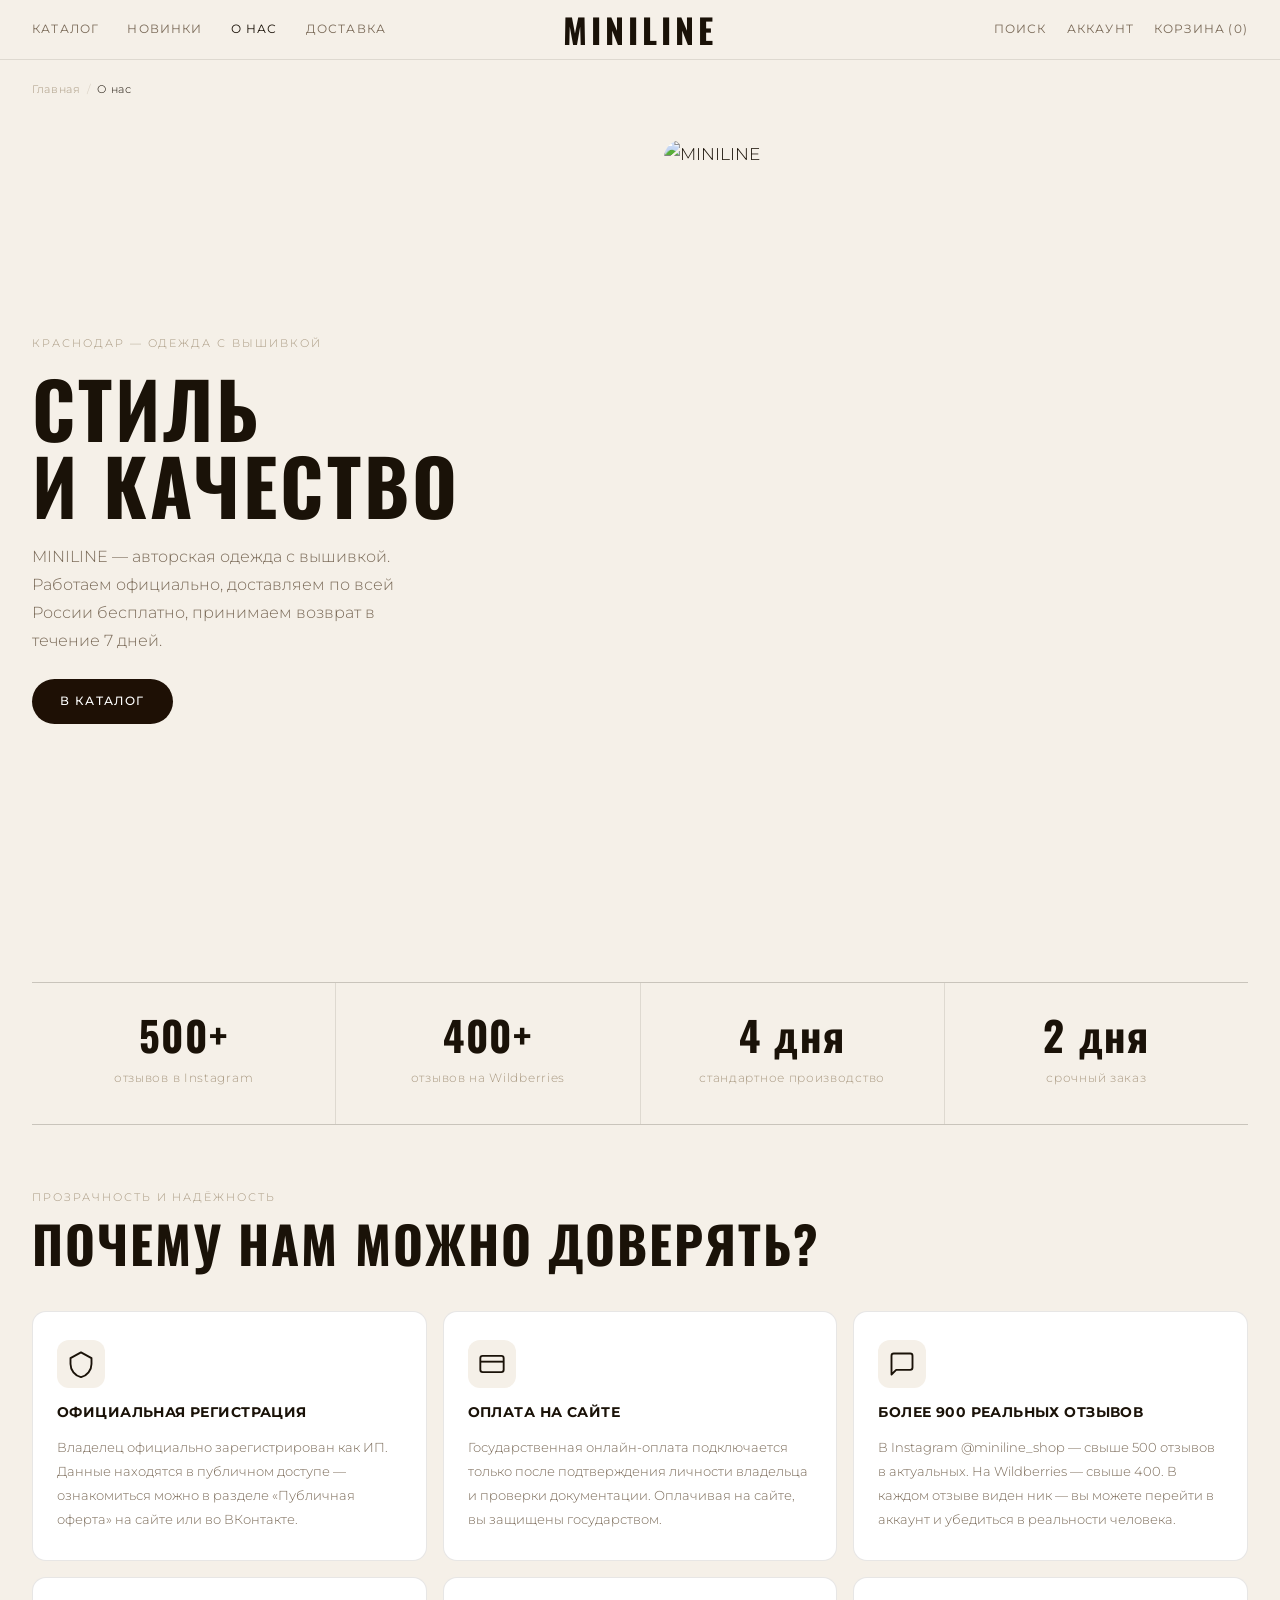
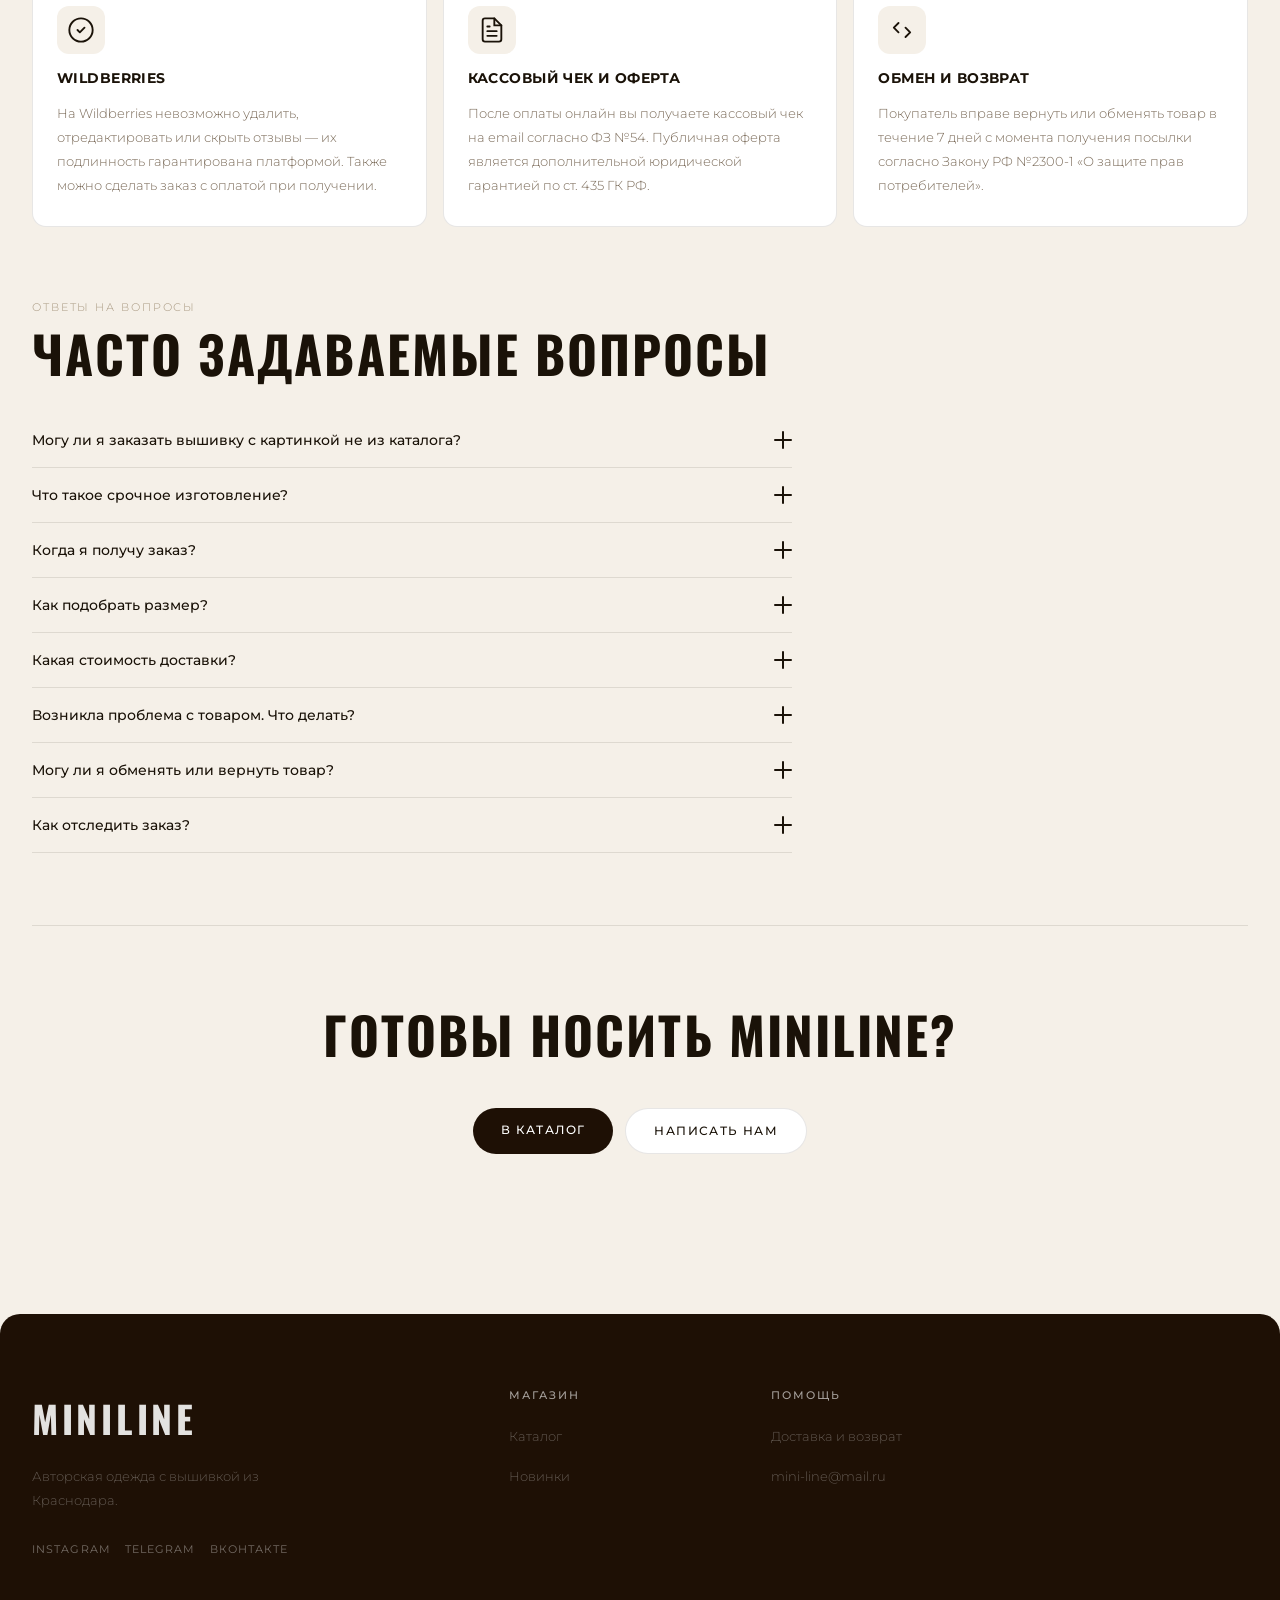
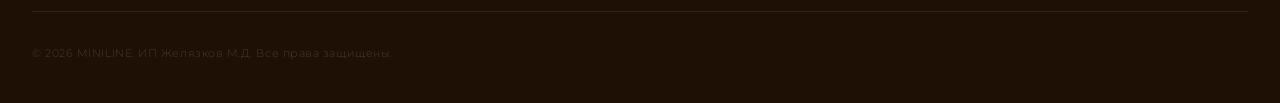
==== about.html @ 619b73a4 "Add files via upload" ====
<!DOCTYPE html>
<html lang="ru">
<head>
  <meta charset="UTF-8">
  <meta name="viewport" content="width=device-width, initial-scale=1.0">
  <title>О нас — MINILINE</title>
  <link rel="preconnect" href="https://fonts.googleapis.com">
  <link rel="preconnect" href="https://fonts.gstatic.com" crossorigin>
  <link href="https://fonts.googleapis.com/css2?family=Montserrat:wght@300;400;500;600;700&family=Oswald:wght@400;600;700&display=swap" rel="stylesheet">
  <link rel="stylesheet" href="styles.css">
</head>
<body>

  <header class="header" id="header">
    <div class="header__inner">
      <button class="nav__burger" id="burgerBtn" aria-label="Открыть меню">
        <span></span><span></span><span></span>
      </button>
      <nav class="nav__links">
        <a href="catalog.html">Каталог</a>
        <a href="shop.html">Новинки</a>
        <a href="about.html" style="color:var(--text-primary)">О нас</a>
        <a href="delivery.html">Доставка</a>
      </nav>
      <a href="index.html" class="logo">Miniline</a>
      <div class="nav__actions">
        <a href="#" class="nav__icon-btn" aria-label="Поиск">
          <svg width="20" height="20" viewBox="0 0 24 24" fill="none"><circle cx="11" cy="11" r="7" stroke="currentColor" stroke-width="1.7"/><path d="M16.5 16.5L21 21" stroke="currentColor" stroke-width="1.7" stroke-linecap="round"/></svg>
        </a>
        <a href="account.html" class="nav__icon-btn" aria-label="Аккаунт">
          <svg width="20" height="20" viewBox="0 0 24 24" fill="none"><circle cx="12" cy="8" r="4" stroke="currentColor" stroke-width="1.7"/><path d="M4 20c0-4 3.6-7 8-7s8 3 8 7" stroke="currentColor" stroke-width="1.7" stroke-linecap="round"/></svg>
        </a>
        <a href="cart.html" class="nav__icon-btn" aria-label="Корзина">
          <svg width="20" height="20" viewBox="0 0 24 24" fill="none"><path d="M6 2L3 6v14a2 2 0 002 2h14a2 2 0 002-2V6l-3-4z" stroke="currentColor" stroke-width="1.7" stroke-linejoin="round"/><line x1="3" y1="6" x2="21" y2="6" stroke="currentColor" stroke-width="1.7"/><path d="M16 10a4 4 0 01-8 0" stroke="currentColor" stroke-width="1.7" stroke-linecap="round"/></svg>
        </a>
        <a href="#">Поиск</a>
        <a href="account.html">Аккаунт</a>
        <a href="cart.html">Корзина&thinsp;(0)</a>
      </div>
    </div>
  </header>

  <nav class="mobile-nav" id="mobileNav">
    <button class="mobile-nav__close" id="navClose">Закрыть</button>
    <div class="mobile-nav__links">
      <a href="catalog.html">Каталог</a>
      <a href="shop.html">Новинки</a>
      <a href="about.html">О нас</a>
      <a href="delivery.html">Доставка</a>
    </div>
    <div class="mobile-nav__actions">
      <a href="account.html">Аккаунт</a>
      <a href="cart.html">Корзина (0)</a>
    </div>
  </nav>

  <main class="about-page">

    <nav class="breadcrumb">
      <a href="index.html" class="breadcrumb__item">Главная</a>
      <span class="breadcrumb__sep">/</span>
      <span class="breadcrumb__item breadcrumb__item--active">О нас</span>
    </nav>

    <!-- Hero -->
    <div class="about-hero">
      <div class="about-hero__content">
        <p class="about-hero__eyebrow">Краснодар — одежда с вышивкой</p>
        <h1 class="about-hero__title">Стиль<br>и качество</h1>
        <p class="about-hero__sub">MINILINE — авторская одежда с вышивкой. Работаем официально, доставляем по всей России бесплатно, принимаем возврат в течение 7 дней.</p>
        <a href="catalog.html" class="btn btn--dark" style="margin-top:24px;display:inline-block">В каталог</a>
      </div>
      <div class="about-hero__img-wrap">
        <img class="about-hero__img" src="https://images.pexels.com/photos/28996386/pexels-photo-28996386.jpeg?auto=compress&cs=tinysrgb&w=900&dpr=1" alt="MINILINE" loading="eager">
      </div>
    </div>

    <!-- Stats -->
    <div class="about-stats">
      <div class="about-stat">
        <span class="about-stat__num">500+</span>
        <span class="about-stat__label">отзывов в Instagram</span>
      </div>
      <div class="about-stat">
        <span class="about-stat__num">400+</span>
        <span class="about-stat__label">отзывов на Wildberries</span>
      </div>
      <div class="about-stat">
        <span class="about-stat__num">4 дня</span>
        <span class="about-stat__label">стандартное производство</span>
      </div>
      <div class="about-stat">
        <span class="about-stat__num">2 дня</span>
        <span class="about-stat__label">срочный заказ</span>
      </div>
    </div>

    <!-- Trust / Guarantees -->
    <div class="about-trust">
      <div class="about-trust__head">
        <p class="about-trust__eyebrow">Прозрачность и надёжность</p>
        <h2 class="about-trust__title">Почему нам можно доверять?</h2>
      </div>
      <div class="about-trust__grid">

        <div class="trust-card">
          <span class="trust-card__icon">
            <svg width="28" height="28" viewBox="0 0 24 24" fill="none"><path d="M12 2L3 7v5c0 5.25 3.75 10.15 9 11.25C17.25 22.15 21 17.25 21 12V7l-9-5z" stroke="currentColor" stroke-width="1.6" stroke-linejoin="round"/></svg>
          </span>
          <h3 class="trust-card__title">Официальная регистрация</h3>
          <p class="trust-card__text">Владелец официально зарегистрирован как ИП. Данные находятся в публичном доступе — ознакомиться можно в разделе «Публичная оферта» на сайте или во ВКонтакте.</p>
        </div>

        <div class="trust-card">
          <span class="trust-card__icon">
            <svg width="28" height="28" viewBox="0 0 24 24" fill="none"><rect x="2" y="5" width="20" height="14" rx="2" stroke="currentColor" stroke-width="1.6"/><path d="M2 10h20" stroke="currentColor" stroke-width="1.6"/></svg>
          </span>
          <h3 class="trust-card__title">Оплата на сайте</h3>
          <p class="trust-card__text">Государственная онлайн-оплата подключается только после подтверждения личности владельца и проверки документации. Оплачивая на сайте, вы защищены государством.</p>
        </div>

        <div class="trust-card">
          <span class="trust-card__icon">
            <svg width="28" height="28" viewBox="0 0 24 24" fill="none"><path d="M21 15a2 2 0 01-2 2H7l-4 4V5a2 2 0 012-2h14a2 2 0 012 2z" stroke="currentColor" stroke-width="1.6" stroke-linejoin="round"/></svg>
          </span>
          <h3 class="trust-card__title">Более 900 реальных отзывов</h3>
          <p class="trust-card__text">В Instagram @miniline_shop — свыше 500 отзывов в актуальных. На Wildberries — свыше 400. В каждом отзыве виден ник — вы можете перейти в аккаунт и убедиться в реальности человека.</p>
        </div>

        <div class="trust-card">
          <span class="trust-card__icon">
            <svg width="28" height="28" viewBox="0 0 24 24" fill="none"><circle cx="12" cy="12" r="10" stroke="currentColor" stroke-width="1.6"/><path d="M9 12l2 2 4-4" stroke="currentColor" stroke-width="1.6" stroke-linecap="round" stroke-linejoin="round"/></svg>
          </span>
          <h3 class="trust-card__title">Wildberries</h3>
          <p class="trust-card__text">На Wildberries невозможно удалить, отредактировать или скрыть отзывы — их подлинность гарантирована платформой. Также можно сделать заказ с оплатой при получении.</p>
        </div>

        <div class="trust-card">
          <span class="trust-card__icon">
            <svg width="28" height="28" viewBox="0 0 24 24" fill="none"><path d="M14 2H6a2 2 0 00-2 2v16a2 2 0 002 2h12a2 2 0 002-2V8l-6-6z" stroke="currentColor" stroke-width="1.6" stroke-linejoin="round"/><path d="M14 2v6h6M16 13H8M16 17H8M10 9H8" stroke="currentColor" stroke-width="1.6" stroke-linecap="round"/></svg>
          </span>
          <h3 class="trust-card__title">Кассовый чек и оферта</h3>
          <p class="trust-card__text">После оплаты онлайн вы получаете кассовый чек на email согласно ФЗ №54. Публичная оферта является дополнительной юридической гарантией по ст. 435 ГК РФ.</p>
        </div>

        <div class="trust-card">
          <span class="trust-card__icon">
            <svg width="28" height="28" viewBox="0 0 24 24" fill="none"><path d="M9 14l-4-4 4-4M15 10l4 4-4 4" stroke="currentColor" stroke-width="1.6" stroke-linecap="round" stroke-linejoin="round"/></svg>
          </span>
          <h3 class="trust-card__title">Обмен и возврат</h3>
          <p class="trust-card__text">Покупатель вправе вернуть или обменять товар в течение 7 дней с момента получения посылки согласно Закону РФ №2300-1 «О защите прав потребителей».</p>
        </div>

      </div>
    </div>

    <!-- FAQ -->
    <div class="about-faq">
      <div class="about-faq__head">
        <p class="about-trust__eyebrow">Ответы на вопросы</p>
        <h2 class="about-trust__title">Часто задаваемые вопросы</h2>
      </div>
      <div class="content-accordion about-faq__accordion">

        <div class="accordion-item">
          <button class="accordion-trigger" aria-expanded="false">
            Могу ли я заказать вышивку с картинкой не из каталога?
            <span class="accordion-icon"></span>
          </button>
          <div class="accordion-body" hidden>
            <p>Да! Для этого свяжитесь с нами в сообщениях <a href="https://instagram.com/miniline_shop/" class="form-link" target="_blank">Instagram</a>, <a href="https://t.me/miniline_shop" class="form-link" target="_blank">Telegram</a> или <a href="https://vk.com/miniline_shop" class="form-link" target="_blank">ВКонтакте</a> — обсудим детали и согласуем макет.</p>
          </div>
        </div>

        <div class="accordion-item">
          <button class="accordion-trigger" aria-expanded="false">
            Что такое срочное изготовление?
            <span class="accordion-icon"></span>
          </button>
          <div class="accordion-body" hidden>
            <p>«Срочный заказ» — заказ, который отправляется через 2 дня после оформления. Стандартный срок — до 4 рабочих дней, не считая день оформления заказа.</p>
          </div>
        </div>

        <div class="accordion-item">
          <button class="accordion-trigger" aria-expanded="false">
            Когда я получу заказ?
            <span class="accordion-icon"></span>
          </button>
          <div class="accordion-body" hidden>
            <p>Стандартный срок изготовления — до 4 дней (не считая день оформления). После отправки срок доставки зависит от службы доставки и вашего региона.</p>
          </div>
        </div>

        <div class="accordion-item">
          <button class="accordion-trigger" aria-expanded="false">
            Как подобрать размер?
            <span class="accordion-icon"></span>
          </button>
          <div class="accordion-body" hidden>
            <p>Воспользуйтесь «Размерной таблицей», которая размещена на странице каждого товара. Если сомневаетесь — напишите нам, поможем подобрать.</p>
          </div>
        </div>

        <div class="accordion-item">
          <button class="accordion-trigger" aria-expanded="false">
            Какая стоимость доставки?
            <span class="accordion-icon"></span>
          </button>
          <div class="accordion-body" hidden>
            <p>По России — <strong>бесплатно!</strong> Если вы находитесь в другой стране — уточните ваш город и страну в сообщениях Instagram, Telegram или ВКонтакте, и мы назовём точную стоимость.</p>
          </div>
        </div>

        <div class="accordion-item">
          <button class="accordion-trigger" aria-expanded="false">
            Возникла проблема с товаром. Что делать?
            <span class="accordion-icon"></span>
          </button>
          <div class="accordion-body" hidden>
            <p>Свяжитесь с нами в сообщениях <a href="https://instagram.com/miniline_shop/" class="form-link" target="_blank">Instagram</a>, <a href="https://t.me/miniline_shop" class="form-link" target="_blank">Telegram</a> или <a href="https://vk.com/miniline_shop" class="form-link" target="_blank">ВКонтакте</a> — решим вопрос в кратчайшие сроки.</p>
          </div>
        </div>

        <div class="accordion-item">
          <button class="accordion-trigger" aria-expanded="false">
            Могу ли я обменять или вернуть товар?
            <span class="accordion-icon"></span>
          </button>
          <div class="accordion-body" hidden>
            <p>Да, в течение <strong>7 дней</strong> с момента получения посылки. Если возврат осуществляется не из-за брака по вине продавца, доставку оплачивает покупатель.</p>
          </div>
        </div>

        <div class="accordion-item">
          <button class="accordion-trigger" aria-expanded="false">
            Как отследить заказ?
            <span class="accordion-icon"></span>
          </button>
          <div class="accordion-body" hidden>
            <p>Как только заказ будет отправлен, вам придёт трек-номер на электронную почту. По нему можно отследить посылку в приложении или на сайте курьерской компании. Также доступно отслеживание через личный кабинет на сайте.</p>
          </div>
        </div>

      </div>
    </div>

    <!-- CTA -->
    <div class="about-cta">
      <h2 class="about-cta__title">Готовы носить MINILINE?</h2>
      <div class="about-cta__btns">
        <a href="catalog.html" class="btn btn--dark">В каталог</a>
        <a href="https://t.me/miniline_shop" class="btn btn--light" style="border:1.5px solid var(--border)" target="_blank" rel="noopener">Написать нам</a>
      </div>
    </div>

  </main>

  <footer class="footer">
    <div class="footer__top">
      <div>
        <p class="footer__brand-name">Miniline</p>
        <p class="footer__brand-desc">Авторская одежда с вышивкой из Краснодара.</p>
        <div class="footer__socials">
          <a href="https://instagram.com/miniline_shop/" class="footer__social" target="_blank" rel="noopener">Instagram</a>
          <a href="https://t.me/miniline_shop" class="footer__social" target="_blank" rel="noopener">Telegram</a>
          <a href="https://vk.com/miniline_shop" class="footer__social" target="_blank" rel="noopener">ВКонтакте</a>
        </div>
      </div>
      <div>
        <p class="footer__col-title">Магазин</p>
        <ul class="footer__col-links">
          <li><a href="catalog.html">Каталог</a></li>
          <li><a href="shop.html">Новинки</a></li>
        </ul>
      </div>
      <div>
        <p class="footer__col-title">Помощь</p>
        <ul class="footer__col-links">
          <li><a href="delivery.html">Доставка и возврат</a></li>
          <li><a href="mailto:mini-line@mail.ru">mini-line@mail.ru</a></li>
        </ul>
      </div>
    </div>
    <div class="footer__bottom">
      <span>&copy; 2026 MINILINE. ИП Желязков М.Д. Все права защищены.</span>
    </div>
  </footer>

  <script src="scripts.js"></script>
</body>
</html>
---- styles.css ----
/* ============================================================
   Design Tokens
============================================================ */
:root {
  --bg:           #f5f0e8;
  --bg-card:      #ffffff;
  --text-primary:   #1a1208;
  --text-secondary: #7a6a58;
  --text-muted:     #a89880;
  --border:         rgba(26,18,8,0.1);
  --accent:         #1e1005;
  --accent-hover:   #2f1d0a;

  --font-display: 'Oswald', 'Impact', sans-serif;
  --font-body:    'Montserrat', system-ui, sans-serif;

  --radius-card: 14px;
  --radius-btn:  50px;
  --shadow-card: 0 2px 14px rgba(0,0,0,0.07);

  --header-h:    60px;
  --announce-h:  0px;

  --ease:      0.3s ease;
  --ease-fast: 0.15s ease;
}

/* ============================================================
   Reset & Base
============================================================ */
*, *::before, *::after { box-sizing: border-box; margin: 0; padding: 0; }

html {
  font-size: 17px;
  scroll-behavior: smooth;
  overflow-x: hidden;
}

body {
  background: var(--bg);
  color: var(--text-primary);
  font-family: var(--font-body);
  font-weight: 300;
  line-height: 1.75;
  -webkit-font-smoothing: antialiased;
  overflow-x: hidden;
  width: 100%;
}

img { display: block; max-width: 100%; }
a   { color: inherit; text-decoration: none; }
ul  { list-style: none; }

::selection {
  background: #ffcc00; /* Цвет фона выделения */
  color: #333; /* Цвет самого текста */
}
/* ============================================================
   Announcement Bar
============================================================ */
.announcement { display: none; }

/* ============================================================
   Header
============================================================ */
.header {
  position: sticky;
  top: 0;
  z-index: 100;
  height: var(--header-h);
  background: var(--bg);
  border-bottom: 1px solid var(--border);
  transition: box-shadow var(--ease);
}
.header.scrolled { box-shadow: 0 2px 16px rgba(0,0,0,0.08); }

.header__inner {
  max-width: 1440px;
  height: 100%;
  margin: 0 auto;
  padding: 0 32px;
  display: grid;
  grid-template-columns: 1fr auto 1fr;
  align-items: center;
}

/* Icon buttons in nav actions */
.nav__icon-btn {
  display: flex;
  align-items: center;
  justify-content: center;
  width: 36px;
  height: 36px;
  color: var(--text-secondary);
  transition: color var(--ease-fast);
  position: relative;
}
.nav__icon-btn:hover { color: var(--text-primary); }
.nav__icon-btn svg { display: block; }

.nav__cart-count {
  position: absolute;
  top: 2px;
  right: 2px;
  width: 16px;
  height: 16px;
  border-radius: 50%;
  background: var(--accent);
  color: #fff;
  font-size: 9px;
  font-weight: 600;
  display: flex;
  align-items: center;
  justify-content: center;
  line-height: 1;
}

.nav__links { display: flex; gap: 28px; }

.nav__links a {
  font-size: 0.7rem;
  font-weight: 400;
  letter-spacing: 0.1em;
  text-transform: uppercase;
  color: var(--text-secondary);
  transition: color var(--ease-fast);
  position: relative;
}
.nav__links a::after {
  content: '';
  position: absolute;
  bottom: -2px;
  left: 0;
  width: 0;
  height: 1px;
  background: var(--text-primary);
  transition: width var(--ease);
}
.nav__links a:hover { color: var(--text-primary); }
.nav__links a:hover::after { width: 100%; }

.logo {
  text-align: center;
  font-family: var(--font-display);
  font-size: 2rem;
  font-weight: 700;
  letter-spacing: 0.12em;
  text-transform: uppercase;
  color: var(--text-primary);
}

.nav__actions {
  display: flex;
  gap: 20px;
  justify-content: flex-end;
  align-items: center;
}
.nav__actions a {
  font-size: 0.7rem;
  font-weight: 400;
  letter-spacing: 0.1em;
  text-transform: uppercase;
  color: var(--text-secondary);
  transition: color var(--ease-fast);
}
.nav__actions a:hover { color: var(--text-primary); }
/* Icon buttons — hidden on desktop */
.nav__icon-btn { display: none; }

/* Burger */
.nav__burger {
  display: none;
  flex-direction: column;
  justify-content: center;
  gap: 5px;
  cursor: pointer;
  padding: 8px;
  border: none;
  background: none;
  flex-shrink: 0;
}
.nav__burger span {
  display: block;
  width: 24px;
  height: 2px;
  background: var(--text-primary);
  border-radius: 2px;
  transition: transform var(--ease), opacity var(--ease);
  transform-origin: center;
}
.nav__burger.open span:nth-child(1) { transform: translateY(7px) rotate(45deg); }
.nav__burger.open span:nth-child(2) { opacity: 0; transform: scaleX(0); }
.nav__burger.open span:nth-child(3) { transform: translateY(-7px) rotate(-45deg); }

/* ============================================================
   Buttons
============================================================ */
.btn {
  display: inline-block;
  padding: 12px 28px;
  font-family: var(--font-body);
  font-size: 0.68rem;
  font-weight: 500;
  letter-spacing: 0.12em;
  text-transform: uppercase;
  cursor: pointer;
  border-radius: var(--radius-btn);
  border: none;
  transition: all var(--ease);
  white-space: nowrap;
}
.btn--dark  { background: var(--accent); color: #fff; }
.btn--dark:hover  { background: var(--accent-hover); }
.btn--light { background: #fff; color: var(--text-primary); }
.btn--light:hover { background: #f0ebe2; }
.btn--ghost {
  background: transparent;
  color: rgba(255,255,255,0.85);
  border: 1px solid rgba(255,255,255,0.4);
}
.btn--ghost:hover {
  background: rgba(255,255,255,0.12);
  border-color: rgba(255,255,255,0.7);
  color: #fff;
}

/* ============================================================
   Hero
============================================================ */
.hero {
  position: relative;
  height: calc(100vh - var(--header-h) - var(--announce-h));
  min-height: 560px;
  overflow: hidden;
}

.hero--dark {
  background: #000;
}

.hero__content {
  position: absolute;
  inset: 0;
  display: flex;
  flex-direction: column;
  align-items: center;
  justify-content: center;
  padding: 0 32px 80px;
  text-align: center;
}

.hero__eyebrow {
  font-size: 0.65rem;
  font-weight: 400;
  letter-spacing: 0.2em;
  text-transform: uppercase;
  color: rgba(255,255,255,0.55);
  margin-bottom: 12px;
}

.hero__title {
  font-family: var(--font-display);
  font-size: clamp(4.5rem, 12vw, 11rem);
  font-weight: 700;
  line-height: 0.92;
  letter-spacing: 0.04em;
  color: #ffffff;
  text-transform: uppercase;
  margin-bottom: 14px;
}

.hero__sub {
  font-size: 0.72rem;
  font-weight: 300;
  letter-spacing: 0.15em;
  color: rgba(255,255,255,0.5);
  text-transform: uppercase;
  margin-bottom: 32px;
}

.hero__cta-group {
  display: flex;
  gap: 12px;
  flex-wrap: wrap;
  justify-content: center;
}

/* ============================================================
   Section Commons
============================================================ */
.section {
  max-width: 1440px;
  margin: 0 auto;
  padding: 80px 32px;
}

/* Centered heading with big display title + small subtitle */
.section__heading { text-align: center; margin-bottom: 48px; }

.section__title {
  display: block;
  font-family: var(--font-display);
  font-size: clamp(2.8rem, 6vw, 5.5rem);
  font-weight: 700;
  letter-spacing: 0.04em;
  text-transform: uppercase;
  color: var(--text-primary);
  line-height: 1;
}

.section__subtitle {
  display: block;
  font-size: 0.7rem;
  font-weight: 300;
  letter-spacing: 0.15em;
  text-transform: uppercase;
  color: var(--text-secondary);
  margin-top: 6px;
}

/* Header row with title-left + link-right */
.section__header {
  display: flex;
  align-items: baseline;
  justify-content: space-between;
  margin-bottom: 40px;
}
.section__header .section__title {
  font-size: clamp(2rem, 4vw, 3.8rem);
  text-align: left;
}
.section__link {
  font-size: 0.68rem;
  font-weight: 400;
  letter-spacing: 0.12em;
  text-transform: uppercase;
  color: var(--text-secondary);
  border-bottom: 1px solid var(--border);
  padding-bottom: 2px;
  flex-shrink: 0;
  transition: color var(--ease-fast), border-color var(--ease-fast);
}
.section__link:hover { color: var(--text-primary); border-color: var(--text-primary); }

/* ============================================================
   Category Tiles
============================================================ */
.categories {
  display: grid;
  grid-template-columns: repeat(2, 1fr);
  gap: 12px;
  padding: 40px 32px 80px;
  max-width: 1440px;
  margin: 0 auto;
}

.category {
  position: relative;
  overflow: hidden;
  border-radius: 18px;
  cursor: pointer;
  background: #e8e3db;
}

.category__img {
  display: block;
  width: 100%;
  aspect-ratio: 3 / 4;
  object-fit: cover;
  object-position: center top;
  transition: transform 0.6s cubic-bezier(0.25, 0.46, 0.45, 0.94);
}
.category:hover .category__img { transform: scale(1.04); }

/* Градиент снизу — как в референсе */
.category__inner {
  position: absolute;
  bottom: 0;
  left: 0;
  right: 0;
  padding: 60px 18px 20px;
  background: linear-gradient(to top, rgba(0,0,0,0.55) 0%, transparent 100%);
  display: flex;
  align-items: flex-end;
  justify-content: space-between;
  z-index: 1;
}

/* Крупный жирный текст как в референсе */
.category__name {
  font-family: var(--font-body);
  font-size: 1rem;
  font-weight: 700;
  letter-spacing: 0.04em;
  text-transform: uppercase;
  color: #fff;
  line-height: 1.2;
  max-width: 70%;
}

/* Кружок с + как в референсе */
.category__arrow {
  width: 36px;
  height: 36px;
  border-radius: 50%;
  background: rgba(255,255,255,0.22);
  border: 1.5px solid rgba(255,255,255,0.55);
  display: flex;
  align-items: center;
  justify-content: center;
  color: #fff;
  font-size: 1.1rem;
  font-weight: 300;
  flex-shrink: 0;
  transition: background var(--ease-fast), transform var(--ease-fast);
}
.category:hover .category__arrow {
  background: rgba(255,255,255,0.38);
  transform: scale(1.08);
}

.category__label { display: none; }

/* ============================================================
   Product Grid
============================================================ */
.product-grid { display: grid; gap: 16px; }
.product-grid--4 { grid-template-columns: repeat(4, 1fr); }
.product-grid--3 { grid-template-columns: repeat(3, 1fr); }

.product-card {
  cursor: pointer;
  display: flex;
  flex-direction: column;
  transition: transform var(--ease);
}
.product-card:hover { transform: translateY(-4px); }

.product-card__image {
  position: relative;
  overflow: hidden;
  border-radius: var(--radius-card);
  background: #ede8e0;
  aspect-ratio: 3 / 4;
}

.product-card__img {
  display: block;
  width: 100%;
  height: 100%;
  object-fit: cover;
  object-position: center top;
  transition: transform 0.5s cubic-bezier(0.25, 0.46, 0.45, 0.94);
}
.product-card:hover .product-card__img { transform: scale(1.03); }

/* Wishlist */
.product-card__wish {
  position: absolute;
  top: 10px;
  right: 10px;
  width: 32px;
  height: 32px;
  border-radius: 50%;
  background: rgba(255,255,255,0.88);
  border: none;
  cursor: pointer;
  display: flex;
  align-items: center;
  justify-content: center;
  font-size: 0.8rem;
  z-index: 2;
  transition: background var(--ease-fast), transform var(--ease-fast);
  backdrop-filter: blur(4px);
  -webkit-backdrop-filter: blur(4px);
}
.product-card__wish:hover {
  background: #fff;
  transform: scale(1.12);
}

.product-card__info {
  padding: 12px 4px 16px;
  display: flex;
  flex-direction: column;
  align-items: center;
  text-align: center;
  background: transparent;
}

/* ============================================================
   Star Rating — shared component
   WP: .star-rating used by wc_get_rating_html()
============================================================ */
.star-rating {
  display: inline-block;
  position: relative;
  width: 5em;
  font-size: 0.75rem;
  line-height: 1;
  color: #ddd;
  font-family: 'Times New Roman', serif;
  letter-spacing: 0.1em;
}
.star-rating::before {
  content: '★★★★★';
  display: block;
}
.star-rating__fill {
  position: absolute;
  top: 0;
  left: 0;
  overflow: hidden;
  color: #e8a020;
  white-space: nowrap;
}
.star-rating__fill::before { content: '★★★★★'; }

/* Rating in product cards — WP: woocommerce_get_product_thumbnail() */
.product-card__rating {
  display: flex;
  align-items: center;
  gap: 6px;
  margin-bottom: 5px;
  justify-content: center;
}
.product-card__rating .star-rating { font-size: 0.7rem; }
.product-card__rating-count {
  font-size: 0.6rem;
  color: var(--text-muted);
}

/* ============================================================
   Product Reviews — WP: woocommerce-Reviews / comments_template()
============================================================ */
.product-tab-count {
  display: inline-flex;
  align-items: center;
  justify-content: center;
  min-width: 18px;
  height: 18px;
  padding: 0 5px;
  border-radius: 50px;
  background: var(--bg);
  font-size: 0.6rem;
  font-weight: 600;
  color: var(--text-secondary);
  margin-left: 4px;
  vertical-align: middle;
}

/* Summary block */
.reviews-summary {
  display: flex;
  gap: 40px;
  align-items: flex-start;
  padding: 24px 0 28px;
  border-bottom: 1px solid var(--border);
  margin-bottom: 28px;
}
.reviews-summary__score {
  display: flex;
  flex-direction: column;
  align-items: center;
  gap: 8px;
  min-width: 100px;
}
.reviews-summary__num {
  font-family: var(--font-display);
  font-size: 3rem;
  font-weight: 700;
  color: var(--text-primary);
  line-height: 1;
}
.reviews-summary__score .star-rating { font-size: 0.9rem; }
.reviews-summary__count { font-size: 0.66rem; color: var(--text-muted); }

.reviews-summary__bars {
  flex: 1;
  display: flex;
  flex-direction: column;
  gap: 6px;
}
.rating-bar {
  display: flex;
  align-items: center;
  gap: 8px;
  font-size: 0.68rem;
  color: var(--text-secondary);
}
.rating-bar span:first-child { min-width: 28px; }
.rating-bar span:last-child { min-width: 14px; text-align: right; }
.rating-bar__track {
  flex: 1;
  height: 6px;
  background: var(--bg);
  border-radius: 3px;
  overflow: hidden;
}
.rating-bar__fill {
  height: 100%;
  background: #e8a020;
  border-radius: 3px;
  transition: width 0.6s ease;
}

/* Review list — WP: .commentlist.woocommerce-Reviews-comments */
.commentlist {
  list-style: none;
  display: flex;
  flex-direction: column;
  gap: 0;
}

.review {
  display: flex;
  gap: 16px;
  padding: 22px 0;
  border-bottom: 1px solid var(--border);
}
.review:last-child { border-bottom: none; }

.review-avatar {
  width: 40px;
  height: 40px;
  border-radius: 50%;
  background: var(--accent);
  color: #fff;
  font-family: var(--font-display);
  font-size: 1rem;
  font-weight: 700;
  display: flex;
  align-items: center;
  justify-content: center;
  flex-shrink: 0;
}

.review-body { flex: 1; }

.review-head {
  display: flex;
  align-items: center;
  gap: 10px;
  flex-wrap: wrap;
  margin-bottom: 8px;
}
.review-author { font-size: 0.8rem; font-weight: 600; color: var(--text-primary); }
.review-head .star-rating { font-size: 0.72rem; }
.review-date { font-size: 0.65rem; color: var(--text-muted); margin-left: auto; }
.review-text { font-size: 0.8rem; line-height: 1.8; color: var(--text-secondary); }

/* Full reviews section on product page */
.product-reviews-section {
  background: var(--bg-card);
  border-top: 1px solid var(--border);
  margin-top: 80px;
}
.product-reviews-inner {
  max-width: 1440px;
  margin: 0 auto;
  padding: 64px 32px;
}
.product-reviews-head {
  display: flex;
  align-items: center;
  gap: 24px;
  margin-bottom: 48px;
  padding-bottom: 28px;
  border-bottom: 1px solid var(--border);
  flex-wrap: wrap;
}
.product-reviews-head__title {
  font-family: var(--font-display);
  font-size: clamp(1.6rem, 3vw, 2.4rem);
  font-weight: 700;
  text-transform: uppercase;
  letter-spacing: 0.04em;
  color: var(--text-primary);
}
.product-reviews-head__rating {
  display: flex;
  align-items: center;
  gap: 10px;
  margin-left: auto;
}
.product-reviews-head__num {
  font-family: var(--font-display);
  font-size: 1.6rem;
  font-weight: 700;
  color: var(--text-primary);
}
.product-reviews-head__rating .star-rating { font-size: 0.9rem; }
.product-reviews-head__count { font-size: 0.72rem; color: var(--text-muted); }

.product-reviews-layout {
  display: grid;
  grid-template-columns: 320px 1fr;
  gap: 48px;
  align-items: start;
}

.product-reviews-aside {
  position: sticky;
  top: calc(var(--header-h) + 16px);
}

.reviews-summary--compact { margin-bottom: 28px; }
.reviews-summary--compact .reviews-summary__bars { gap: 8px; }

@media (max-width: 1100px) {
  .product-reviews-layout { grid-template-columns: 280px 1fr; gap: 32px; }
  .product-reviews-inner { padding: 48px 24px; }
}
@media (max-width: 860px) {
  .product-reviews-layout { grid-template-columns: 1fr; }
  .product-reviews-aside { position: static; }
  .product-reviews-inner { padding: 40px 16px; }
}

/* Review form */
.review-form-wrap {
  margin-top: 36px;
  padding-top: 32px;
  border-top: 1px solid var(--border);
}
.review-form__title {
  font-family: var(--font-display);
  font-size: 1.1rem;
  font-weight: 700;
  text-transform: uppercase;
  letter-spacing: 0.06em;
  color: var(--text-primary);
  margin-bottom: 6px;
}
.review-form__note { font-size: 0.72rem; color: var(--text-muted); margin-bottom: 20px; }

.review-form__rating-pick {
  display: flex;
  align-items: center;
  gap: 12px;
  margin-bottom: 18px;
}
.review-form__rating-label { font-size: 0.68rem; letter-spacing: 0.08em; text-transform: uppercase; color: var(--text-secondary); }

.star-pick { display: flex; gap: 2px; }
.star-pick__btn {
  background: none;
  border: none;
  font-size: 1.4rem;
  color: #ddd;
  cursor: pointer;
  padding: 2px;
  line-height: 1;
  transition: color var(--ease-fast), transform var(--ease-fast);
}
.star-pick__btn:hover,
.star-pick__btn.active { color: #e8a020; }
.star-pick__btn:hover { transform: scale(1.15); }

.review-form { display: flex; flex-direction: column; gap: 16px; }
.review-form__fields { display: grid; grid-template-columns: 1fr 1fr; gap: 16px; }
.form-textarea { resize: vertical; min-height: 100px; }

@media (max-width: 600px) {
  .reviews-summary { flex-direction: column; gap: 20px; }
  .review-form__fields { grid-template-columns: 1fr; }
}

.product-card__name {
  font-size: 0.78rem;
  font-weight: 700;
  letter-spacing: 0.04em;
  text-transform: uppercase;
  color: var(--text-primary);
  margin-bottom: 3px;
  line-height: 1.35;
}
.product-card__sub {
  font-size: 0.65rem;
  color: var(--text-secondary);
  margin-bottom: 6px;
}
.product-card__price {
  font-size: 0.82rem;
  font-weight: 400;
  color: var(--text-secondary);
  margin-bottom: 12px;
}

.product-card__buy {
  display: inline-block;
  width: auto;
  padding: 9px 22px;
  font-family: var(--font-body);
  font-size: 0.63rem;
  font-weight: 500;
  letter-spacing: 0.12em;
  text-transform: uppercase;
  background: var(--accent);
  color: #fff;
  border: none;
  border-radius: var(--radius-btn);
  cursor: pointer;
  transition: background var(--ease-fast);
  text-align: center;
}
.product-card__buy:hover { background: var(--accent-hover); }

/* Hide legacy overlay elements */
.product-card__image-overlay,
.product-card__quick-add { display: none; }

/* ============================================================
   Editorial
============================================================ */
.editorial {
  display: grid;
  grid-template-columns: 1fr 1fr;
  border-radius: var(--radius-card);
  overflow: hidden;
  max-width: calc(1440px - 64px);
  margin: 0 auto 0;
}
.editorial--reverse { direction: rtl; }
.editorial--reverse > * { direction: ltr; }

.editorial__media {
  position: relative;
  overflow: hidden;
  min-height: 520px;
  background: #1a1712;
}
.editorial__img {
  position: absolute;
  inset: 0;
  width: 100%;
  height: 100%;
  object-fit: cover;
  object-position: center top;
  transition: transform 0.7s cubic-bezier(0.25, 0.46, 0.45, 0.94);
}
.editorial:hover .editorial__img { transform: scale(1.03); }

.editorial__content {
  background: var(--bg-card);
  display: flex;
  flex-direction: column;
  justify-content: center;
  padding: 64px 56px;
}

.editorial__eyebrow {
  font-size: 0.64rem;
  font-weight: 400;
  letter-spacing: 0.2em;
  text-transform: uppercase;
  color: var(--text-muted);
  margin-bottom: 16px;
}
.editorial__title {
  font-family: var(--font-display);
  font-size: clamp(2.6rem, 4vw, 4.2rem);
  font-weight: 700;
  text-transform: uppercase;
  letter-spacing: 0.04em;
  color: var(--text-primary);
  line-height: 1.0;
  margin-bottom: 20px;
}
.editorial__body {
  font-size: 0.85rem;
  line-height: 1.85;
  color: var(--text-secondary);
  max-width: 360px;
  margin-bottom: 36px;
}

/* ============================================================
   Brand Statement
============================================================ */
.statement {
  max-width: 860px;
  margin: 0 auto;
  padding: 100px 32px;
  text-align: center;
}
.statement__quote {
  font-family: var(--font-display);
  font-size: clamp(2rem, 4.5vw, 3.8rem);
  font-weight: 700;
  text-transform: uppercase;
  letter-spacing: 0.04em;
  line-height: 1.1;
  color: var(--text-primary);
  margin-bottom: 24px;
}
.statement__attr {
  font-size: 0.68rem;
  font-weight: 400;
  letter-spacing: 0.15em;
  text-transform: uppercase;
  color: var(--text-muted);
}
.t-label {
  font-size: 0.68rem;
  font-weight: 400;
  letter-spacing: 0.18em;
  text-transform: uppercase;
  color: var(--text-secondary);
  display: block;
}

/* ============================================================
   Banner
============================================================ */
.banner {
  position: relative;
  min-height: 380px;
  overflow: hidden;
  border-radius: var(--radius-card);
  background: var(--accent);
  max-width: calc(1440px - 64px);
  margin: 0 auto;
}
.banner__bg { display: none; }

.banner__content {
  position: absolute;
  inset: 0;
  display: flex;
  flex-direction: column;
  align-items: center;
  justify-content: center;
  text-align: center;
  padding: 48px 32px;
}
.banner__eyebrow {
  font-size: 0.64rem;
  font-weight: 400;
  letter-spacing: 0.2em;
  text-transform: uppercase;
  color: rgba(255,255,255,0.38);
  margin-bottom: 14px;
}
.banner__title {
  font-family: var(--font-display);
  font-size: clamp(3rem, 7vw, 7rem);
  font-weight: 700;
  text-transform: uppercase;
  letter-spacing: 0.04em;
  color: #fff;
  line-height: 0.95;
  margin-bottom: 32px;
}

/* ============================================================
   Divider
============================================================ */
.divider {
  height: 1px;
  background: var(--border);
  max-width: calc(1440px - 64px);
  margin: 0 auto;
}

/* ============================================================
   Newsletter
============================================================ */
.newsletter {
  padding: 80px 32px;
  text-align: center;
  max-width: 1440px;
  margin: 0 auto;
}
.newsletter__label {
  display: block;
  font-size: 0.64rem;
  font-weight: 400;
  letter-spacing: 0.2em;
  text-transform: uppercase;
  color: var(--text-muted);
  margin-bottom: 10px;
}
.newsletter__title {
  font-family: var(--font-display);
  font-size: clamp(2.2rem, 5vw, 4.5rem);
  font-weight: 700;
  text-transform: uppercase;
  letter-spacing: 0.04em;
  color: var(--text-primary);
  line-height: 1;
  margin-bottom: 8px;
}
.newsletter__sub {
  font-size: 0.8rem;
  font-weight: 300;
  color: var(--text-secondary);
  margin-bottom: 32px;
  max-width: 400px;
  margin-left: auto;
  margin-right: auto;
}
.newsletter__form {
  display: flex;
  max-width: 400px;
  margin: 0 auto;
  border-bottom: 1.5px solid var(--text-primary);
}
.newsletter__input {
  flex: 1;
  padding: 10px 0;
  font-family: var(--font-body);
  font-size: 0.82rem;
  font-weight: 300;
  color: var(--text-primary);
  background: transparent;
  border: none;
  outline: none;
}
.newsletter__input::placeholder { color: var(--text-muted); }
.newsletter__submit {
  padding: 10px 0 10px 18px;
  font-family: var(--font-body);
  font-size: 0.64rem;
  font-weight: 400;
  letter-spacing: 0.12em;
  text-transform: uppercase;
  color: var(--text-secondary);
  background: transparent;
  border: none;
  cursor: pointer;
  transition: color var(--ease-fast);
}
.newsletter__submit:hover { color: var(--text-primary); }

/* ============================================================
   Footer
============================================================ */
.footer {
  background: var(--accent);
  color: rgba(255,255,255,0.45);
  padding: 72px 32px 40px;
  border-radius: 20px 20px 0 0;
  margin-top: 80px;
}
.footer__top {
  display: grid;
  grid-template-columns: 2fr 1fr 1fr 1fr;
  gap: 48px;
  padding-bottom: 52px;
  border-bottom: 1px solid rgba(255,255,255,0.08);
  margin-bottom: 32px;
}
.footer__brand-name {
  font-family: var(--font-display);
  font-size: 2.2rem;
  font-weight: 700;
  letter-spacing: 0.1em;
  text-transform: uppercase;
  color: rgba(255,255,255,0.88);
  margin-bottom: 14px;
}
.footer__brand-desc {
  font-size: 0.76rem;
  line-height: 1.8;
  color: rgba(255,255,255,0.3);
  max-width: 240px;
  margin-bottom: 28px;
}
.footer__socials { display: flex; flex-wrap: wrap; gap: 14px; }
.footer__social {
  font-size: 0.64rem;
  font-weight: 400;
  letter-spacing: 0.1em;
  text-transform: uppercase;
  color: rgba(255,255,255,0.38);
  transition: color var(--ease-fast);
}
.footer__social:hover { color: rgba(255,255,255,0.88); }
.footer__col-title {
  font-size: 0.64rem;
  font-weight: 500;
  letter-spacing: 0.18em;
  text-transform: uppercase;
  color: rgba(255,255,255,0.6);
  margin-bottom: 16px;
}
.footer__col-links { display: flex; flex-direction: column; gap: 10px; }
.footer__col-links a {
  font-size: 0.76rem;
  color: rgba(255,255,255,0.3);
  transition: color var(--ease-fast);
}
.footer__col-links a:hover { color: rgba(255,255,255,0.75); }
.footer__bottom {
  display: flex;
  align-items: center;
  justify-content: space-between;
  font-size: 0.64rem;
  letter-spacing: 0.05em;
  color: rgba(255,255,255,0.18);
}
.footer__legal { display: flex; flex-wrap: wrap; gap: 14px; }
.footer__legal a { color: rgba(255,255,255,0.18); transition: color var(--ease-fast); }
.footer__legal a:hover { color: rgba(255,255,255,0.5); }

/* ============================================================
   Mobile Nav Overlay
============================================================ */
.mobile-nav {
  position: fixed;
  inset: 0;
  background: var(--bg);
  z-index: 200;
  display: flex;
  flex-direction: column;
  padding: 80px 28px;
  opacity: 0;
  pointer-events: none;
  transform: translateX(-100%);
  transition: opacity 0.35s ease, transform 0.35s ease;
}
.mobile-nav.open {
  opacity: 1;
  pointer-events: all;
  transform: translateX(0);
}
.mobile-nav__close {
  position: absolute;
  top: 18px;
  right: 22px;
  font-size: 0.68rem;
  letter-spacing: 0.12em;
  text-transform: uppercase;
  color: var(--text-secondary);
  cursor: pointer;
  background: none;
  border: none;
  font-family: var(--font-body);
  transition: color var(--ease-fast);
}
.mobile-nav__close:hover { color: var(--text-primary); }
.mobile-nav__links { display: flex; flex-direction: column; gap: 2px; margin-bottom: 40px; }
.mobile-nav__links a {
  font-family: var(--font-display);
  font-size: clamp(2.4rem, 10vw, 3.8rem);
  font-weight: 700;
  text-transform: uppercase;
  color: var(--text-primary);
  line-height: 1.2;
  padding: 4px 0;
  border-bottom: 1px solid transparent;
  transition: color var(--ease-fast), border-color var(--ease-fast);
}
.mobile-nav__links a:hover {
  color: var(--text-secondary);
  border-color: var(--border);
}
.mobile-nav__actions { display: flex; gap: 20px; margin-top: auto; }
.mobile-nav__actions a {
  font-size: 0.7rem;
  letter-spacing: 0.12em;
  text-transform: uppercase;
  color: var(--text-secondary);
}

/* ============================================================
   Socials Section
============================================================ */
.socials-section {
  max-width: 1440px;
  margin: 0 auto;
  padding: 80px 32px 100px;
  text-align: center;
}

.socials-section__label {
  font-size: 0.64rem;
  font-weight: 400;
  letter-spacing: 0.2em;
  text-transform: uppercase;
  color: var(--text-muted);
  margin-bottom: 10px;
  display: block;
}

.socials-section__title {
  font-family: var(--font-display);
  font-size: clamp(2.2rem, 5vw, 4.5rem);
  font-weight: 700;
  text-transform: uppercase;
  letter-spacing: 0.04em;
  color: var(--text-primary);
  line-height: 1;
  margin-bottom: 48px;
}

.socials-grid {
  display: grid;
  grid-template-columns: repeat(4, 1fr);
  gap: 16px;
}

.social-card {
  display: flex;
  flex-direction: column;
  align-items: center;
  gap: 12px;
  padding: 36px 20px;
  background: var(--bg-card);
  border-radius: var(--radius-card);
  border: 1px solid var(--border);
  transition: background var(--ease), transform var(--ease), box-shadow var(--ease);
  text-decoration: none;
}
.social-card:hover {
  background: var(--accent);
  transform: translateY(-4px);
  box-shadow: 0 8px 28px rgba(0,0,0,0.12);
}
.social-card:hover .social-card__icon,
.social-card:hover .social-card__name,
.social-card:hover .social-card__handle {
  color: #fff;
}

.social-card__icon {
  color: var(--text-primary);
  display: flex;
  align-items: center;
  justify-content: center;
  transition: color var(--ease);
}

.social-card__name {
  font-family: var(--font-display);
  font-size: 1.1rem;
  font-weight: 600;
  letter-spacing: 0.06em;
  text-transform: uppercase;
  color: var(--text-primary);
  transition: color var(--ease);
}

.social-card__handle {
  font-size: 0.7rem;
  font-weight: 300;
  color: var(--text-muted);
  transition: color var(--ease);
}

/* ============================================================
   Responsive — Tablet
============================================================ */
@media (max-width: 1100px) {
  .section { padding: 64px 24px; }
  .categories { padding: 32px 24px 64px; gap: 10px; }
  .product-grid--4 { grid-template-columns: repeat(2, 1fr); }
  .footer__top { grid-template-columns: 1fr 1fr; gap: 32px; }
  .hero__content { padding: 0 28px 72px; }
  .divider { max-width: calc(100% - 48px); }
  .socials-section { padding: 64px 24px 80px; }
  .socials-grid { grid-template-columns: repeat(2, 1fr); gap: 12px; }
}

/* ============================================================
   Responsive — Mobile
============================================================ */
@media (max-width: 860px) {
  /* Burger is now first grid child; nav__links hidden → burger|logo|actions */
  .header__inner {
    padding: 0 16px;
    grid-template-columns: auto 1fr auto;
  }
  .nav__links { display: none; }
  .nav__burger { display: flex; }
  /* Hide text links, show icon buttons */
  .nav__actions > a:not(.nav__icon-btn) { display: none; }
  .nav__icon-btn { display: flex !important; }
  .nav__actions { gap: 2px; }

  .categories {
    grid-template-columns: repeat(2, 1fr);
    gap: 8px;
    padding: 28px 16px 48px;
  }
  .category__img { aspect-ratio: 3 / 4; }
  .category__name { font-size: 0.88rem; }
  .category__arrow { width: 32px; height: 32px; font-size: 1rem; }

  .editorial { grid-template-columns: 1fr; max-width: calc(100% - 32px); }
  .editorial__media { min-height: 320px; }
  .editorial__content { padding: 36px 28px; }

  .section { padding: 48px 16px; }
  .socials-section { padding: 48px 16px 64px; }
  .socials-grid { grid-template-columns: repeat(2, 1fr); gap: 10px; }
  .footer { padding: 52px 20px 32px; border-radius: 16px 16px 0 0; margin-top: 56px; }
  .footer__top { grid-template-columns: 1fr 1fr; gap: 28px; }
  .banner { max-width: calc(100% - 32px); }
  .divider { max-width: calc(100% - 32px); }
  .hero__content { padding: 0 16px 48px; }
}

@media (max-width: 600px) {
  :root { --header-h: 52px; --announce-h: 30px; }

  .announcement { font-size: 0.57rem; letter-spacing: 0.04em; }
  .logo { font-size: 1.6rem; }

  .categories {
    grid-template-columns: 1fr 1fr;
    padding: 20px 12px 32px;
    gap: 8px;
  }
  .category__img { aspect-ratio: 3 / 4; }

  .product-grid--4 { grid-template-columns: repeat(2, 1fr); gap: 10px; }
  .product-grid--3 { grid-template-columns: repeat(2, 1fr); gap: 10px; }
  .socials-grid { grid-template-columns: repeat(2, 1fr); gap: 10px; }
  .social-card { padding: 28px 16px; }

  .footer__top { grid-template-columns: 1fr; gap: 28px; }
  .footer__bottom { flex-direction: column; align-items: center; gap: 12px; text-align: center; }
  .footer__legal { justify-content: center; gap: 8px 14px; }

  .hero__title { font-size: 3.8rem; }
  .hero__cta-group { flex-direction: column; align-items: center; }

  .section__header { flex-direction: column; gap: 10px; align-items: flex-start; }
  .editorial__title { font-size: 2.6rem; }
  .editorial__content { padding: 28px 16px; }
  .banner__title { font-size: 3rem; }
  .banner__content { padding: 36px 20px; }
  .statement__quote { font-size: 1.9rem; }
  .newsletter__title { font-size: 2.2rem; }
  .newsletter__form { max-width: 100%; }
}

/* ============================================================
   Bestsellers Feed
============================================================ */
.feed-section {
  max-width: 1440px;
  margin: 0 auto;
  padding: 80px 32px;
}

.feed-section__head {
  display: flex;
  align-items: baseline;
  justify-content: space-between;
  margin-bottom: 32px;
}

.feed-hidden { display: none; }

@keyframes feedIn {
  from { opacity: 0; transform: translateY(16px); }
  to   { opacity: 1; transform: translateY(0); }
}

.feed-more-wrap {
  display: flex;
  flex-direction: column;
  align-items: center;
  gap: 12px;
  margin-top: 48px;
}

.feed-more-btn {
  font-family: var(--font-body);
  font-size: 0.72rem;
  font-weight: 500;
  letter-spacing: 0.12em;
  text-transform: uppercase;
  padding: 13px 40px;
  border: 1.5px solid var(--text-primary);
  border-radius: var(--radius-btn);
  background: none;
  color: var(--text-primary);
  cursor: pointer;
  transition: background var(--ease-fast), color var(--ease-fast);
}
.feed-more-btn:hover { background: var(--accent); color: #fff; border-color: var(--accent); }
.feed-more-btn:disabled { opacity: 0.4; cursor: default; }

.feed-more-count {
  font-size: 0.66rem;
  color: var(--text-muted);
  letter-spacing: 0.06em;
}

@media (max-width: 1100px) {
  .feed-section { padding: 64px 24px; }
}
@media (max-width: 860px) {
  .feed-section { padding: 48px 16px; }
  .feed-section__head { flex-direction: column; gap: 6px; }
}

/* ============================================================
   Shared: Breadcrumb, Page title
============================================================ */
.breadcrumb {
  display: flex;
  align-items: center;
  gap: 6px;
  max-width: 1440px;
  margin: 0 auto;
  padding: 20px 32px 0;
  font-size: 0.66rem;
  font-weight: 300;
  letter-spacing: 0.06em;
  color: var(--text-muted);
}
.breadcrumb__item { color: var(--text-muted); transition: color var(--ease-fast); }
.breadcrumb__item:hover { color: var(--text-primary); }
.breadcrumb__item--active { color: var(--text-primary); }
.breadcrumb__sep { opacity: 0.4; }

.page-title {
  font-family: var(--font-display);
  font-size: clamp(2rem, 5vw, 3.8rem);
  font-weight: 700;
  text-transform: uppercase;
  letter-spacing: 0.04em;
  color: var(--text-primary);
  max-width: 1440px;
  margin: 0 auto;
  padding: 24px 32px 40px;
}

/* ============================================================
   Catalog — Category Tree
============================================================ */
.cat-tree {
  display: grid;
  grid-template-columns: repeat(3, 1fr);
  gap: 24px;
  max-width: 1440px;
  margin: 0 auto;
  padding: 0 32px 80px;
}

.cat-section__hero {
  display: block;
  position: relative;
  overflow: hidden;
  border-radius: var(--radius-card);
  margin-bottom: 16px;
  background: #e8e3db;
}
.cat-section__img {
  display: block;
  width: 100%;
  aspect-ratio: 3 / 4;
  object-fit: cover;
  object-position: center top;
  transition: transform 0.6s cubic-bezier(0.25, 0.46, 0.45, 0.94);
}
.cat-section__hero:hover .cat-section__img { transform: scale(1.04); }

.cat-section__overlay {
  position: absolute;
  bottom: 0; left: 0; right: 0;
  padding: 48px 18px 18px;
  background: linear-gradient(to top, rgba(0,0,0,0.6) 0%, transparent 100%);
  display: flex;
  flex-direction: column;
  gap: 4px;
}
.cat-section__name {
  font-family: var(--font-display);
  font-size: 1.4rem;
  font-weight: 700;
  text-transform: uppercase;
  letter-spacing: 0.04em;
  color: #fff;
  line-height: 1;
}
.cat-section__badge {
  font-size: 0.6rem;
  letter-spacing: 0.14em;
  text-transform: uppercase;
  color: rgba(255,255,255,0.65);
}

.cat-section__subs {
  display: flex;
  flex-direction: column;
  gap: 1px;
}
.cat-sub {
  display: flex;
  align-items: center;
  justify-content: space-between;
  padding: 9px 4px;
  font-size: 0.76rem;
  color: var(--text-secondary);
  border-bottom: 1px solid var(--border);
  transition: color var(--ease-fast), padding-left var(--ease-fast);
  text-decoration: none;
}
.cat-sub:last-child { border-bottom: none; }
.cat-sub:hover { color: var(--text-primary); padding-left: 6px; }
.cat-sub span { font-size: 0.64rem; color: var(--text-muted); }
.cat-sub--all { font-weight: 600; color: var(--text-primary); }

@media (max-width: 1100px) {
  .cat-tree { grid-template-columns: repeat(3, 1fr); gap: 16px; padding: 0 24px 64px; }
}
@media (max-width: 860px) {
  .cat-tree { grid-template-columns: 1fr; gap: 32px; padding: 0 16px 48px; }
  .cat-section__img { aspect-ratio: 16/9; }
}

/* ============================================================
   About Page
============================================================ */
.about-page {
  max-width: 1440px;
  margin: 0 auto;
  padding-bottom: 80px;
}

.about-hero {
  display: grid;
  grid-template-columns: 1fr 1fr;
  gap: 48px;
  padding: 40px 32px 64px;
  align-items: center;
}
.about-hero__eyebrow {
  font-size: 0.64rem;
  letter-spacing: 0.18em;
  text-transform: uppercase;
  color: var(--text-muted);
  margin-bottom: 16px;
}
.about-hero__title {
  font-family: var(--font-display);
  font-size: clamp(3rem, 6vw, 6rem);
  font-weight: 700;
  text-transform: uppercase;
  letter-spacing: 0.04em;
  color: var(--text-primary);
  line-height: 1;
  margin-bottom: 20px;
}
.about-hero__sub { font-size: 0.92rem; line-height: 1.8; color: var(--text-secondary); max-width: 400px; }
.about-hero__img-wrap { border-radius: 18px; overflow: hidden; }
.about-hero__img { display: block; width: 100%; aspect-ratio: 3/4; object-fit: cover; object-position: center top; }

.about-stats {
  display: grid;
  grid-template-columns: repeat(4, 1fr);
  gap: 1px;
  background: var(--border);
  border-top: 1px solid var(--border);
  border-bottom: 1px solid var(--border);
  margin: 0 32px 64px;
}
.about-stat {
  background: var(--bg);
  padding: 32px 24px;
  text-align: center;
}
.about-stat__num {
  display: block;
  font-family: var(--font-display);
  font-size: 2.4rem;
  font-weight: 700;
  letter-spacing: 0.04em;
  color: var(--text-primary);
  line-height: 1;
  margin-bottom: 6px;
}
.about-stat__label { font-size: 0.68rem; color: var(--text-muted); letter-spacing: 0.06em; }

.about-story {
  display: grid;
  grid-template-columns: 1fr 1fr;
  gap: 64px;
  padding: 0 32px 64px;
  align-items: center;
}
.about-story__label {
  font-size: 0.62rem;
  letter-spacing: 0.18em;
  text-transform: uppercase;
  color: var(--text-muted);
  margin-bottom: 12px;
  display: block;
}
.about-story__title {
  font-family: var(--font-display);
  font-size: clamp(2rem, 3.5vw, 3rem);
  font-weight: 700;
  text-transform: uppercase;
  letter-spacing: 0.04em;
  color: var(--text-primary);
  line-height: 1;
  margin-bottom: 20px;
}
.about-story__text p { font-size: 0.85rem; line-height: 1.85; color: var(--text-secondary); margin-bottom: 14px; }
.about-story__img-wrap { border-radius: 18px; overflow: hidden; order: -1; }
.about-story__img { display: block; width: 100%; aspect-ratio: 4/5; object-fit: cover; object-position: center top; }

.about-values {
  padding: 0 32px 64px;
}
.about-values__title {
  font-family: var(--font-display);
  font-size: clamp(2rem, 4vw, 3.5rem);
  font-weight: 700;
  text-transform: uppercase;
  letter-spacing: 0.04em;
  color: var(--text-primary);
  margin-bottom: 36px;
}
.about-values__grid { display: grid; grid-template-columns: repeat(3, 1fr); gap: 16px; }
.value-card {
  background: var(--bg-card);
  border-radius: var(--radius-card);
  padding: 28px 24px;
  border: 1px solid var(--border);
}
.value-card__icon { font-size: 1.4rem; display: block; margin-bottom: 12px; }
.value-card__title { font-size: 0.82rem; font-weight: 700; letter-spacing: 0.04em; text-transform: uppercase; color: var(--text-primary); margin-bottom: 8px; }
.value-card__text { font-size: 0.78rem; line-height: 1.75; color: var(--text-secondary); }

/* Trust section */
.about-trust {
  padding: 0 32px 72px;
}
.about-trust__head { margin-bottom: 40px; }
.about-trust__eyebrow {
  font-size: 0.62rem;
  letter-spacing: 0.18em;
  text-transform: uppercase;
  color: var(--text-muted);
  margin-bottom: 10px;
  display: block;
}
.about-trust__title {
  font-family: var(--font-display);
  font-size: clamp(2rem, 4vw, 3.2rem);
  font-weight: 700;
  text-transform: uppercase;
  letter-spacing: 0.04em;
  color: var(--text-primary);
  line-height: 1.05;
}
.about-trust__grid {
  display: grid;
  grid-template-columns: repeat(3, 1fr);
  gap: 16px;
}
.trust-card {
  background: var(--bg-card);
  border-radius: var(--radius-card);
  padding: 28px 24px;
  border: 1px solid var(--border);
  display: flex;
  flex-direction: column;
  gap: 12px;
  transition: box-shadow var(--ease), transform var(--ease);
}
.trust-card:hover { box-shadow: 0 6px 24px rgba(0,0,0,0.08); transform: translateY(-2px); }
.trust-card__icon {
  width: 48px;
  height: 48px;
  border-radius: 12px;
  background: var(--bg);
  display: flex;
  align-items: center;
  justify-content: center;
  color: var(--text-primary);
}
.trust-card__title { font-size: 0.82rem; font-weight: 700; letter-spacing: 0.03em; text-transform: uppercase; color: var(--text-primary); }
.trust-card__text { font-size: 0.78rem; line-height: 1.8; color: var(--text-secondary); }

/* FAQ section */
.about-faq { padding: 0 32px 72px; }
.about-faq__head { margin-bottom: 32px; }
.about-faq__accordion { max-width: 760px; }

@media (max-width: 1100px) {
  .about-trust { padding: 0 24px 56px; }
  .about-trust__grid { grid-template-columns: repeat(2, 1fr); }
  .about-faq { padding: 0 24px 56px; }
}
@media (max-width: 860px) {
  .about-trust { padding: 0 16px 48px; }
  .about-faq { padding: 0 16px 48px; }
}
@media (max-width: 600px) {
  .about-trust__grid { grid-template-columns: 1fr; }
}

.about-cta {
  text-align: center;
  padding: 64px 32px 0;
  border-top: 1px solid var(--border);
  margin: 0 32px;
}
.about-cta__title {
  font-family: var(--font-display);
  font-size: clamp(2rem, 4vw, 3.5rem);
  font-weight: 700;
  text-transform: uppercase;
  letter-spacing: 0.04em;
  color: var(--text-primary);
  margin-bottom: 28px;
}
.about-cta__btns { display: flex; gap: 12px; justify-content: center; flex-wrap: wrap; }

@media (max-width: 1100px) {
  .about-stats { margin: 0 24px 48px; }
  .about-stats { grid-template-columns: repeat(4, 1fr); }
}
@media (max-width: 860px) {
  .about-hero { grid-template-columns: 1fr; gap: 28px; padding: 28px 16px 48px; }
  .about-hero__img { aspect-ratio: 16/9; }
  .about-stats { grid-template-columns: repeat(2, 1fr); margin: 0 16px 40px; }
  .about-story { grid-template-columns: 1fr; gap: 28px; padding: 0 16px 48px; }
  .about-story__img-wrap { order: 0; }
  .about-values { padding: 0 16px 48px; }
  .about-values__grid { grid-template-columns: repeat(2, 1fr); }
  .about-cta { padding: 48px 16px 0; margin: 0 16px; }
}
@media (max-width: 600px) {
  .about-values__grid { grid-template-columns: 1fr; }
  .about-stats { grid-template-columns: repeat(2, 1fr); }
}

/* ============================================================
   Catalog Page
============================================================ */
.catalog-page {
  min-height: calc(100vh - var(--header-h) - var(--announce-h));
}

.catalog-hero {
  max-width: 1440px;
  margin: 0 auto;
  padding: 48px 32px 40px;
  text-align: center;
}
.catalog-hero__label {
  font-size: 0.64rem;
  letter-spacing: 0.2em;
  text-transform: uppercase;
  color: var(--text-muted);
  margin-bottom: 10px;
}
.catalog-hero__title {
  font-family: var(--font-display);
  font-size: clamp(3rem, 8vw, 7rem);
  font-weight: 700;
  text-transform: uppercase;
  letter-spacing: 0.04em;
  color: var(--text-primary);
  line-height: 1;
  margin-bottom: 8px;
}
.catalog-hero__sub {
  font-size: 0.78rem;
  color: var(--text-secondary);
}

.catalog-cats {
  display: grid;
  grid-template-columns: repeat(2, 1fr);
  gap: 16px;
  max-width: 1440px;
  margin: 0 auto;
  padding: 0 32px 80px;
}

.catalog-cat {
  position: relative;
  display: block;
  overflow: hidden;
  border-radius: 18px;
  cursor: pointer;
  background: #e8e3db;
  text-decoration: none;
}
.catalog-cat__img {
  display: block;
  width: 100%;
  aspect-ratio: 3 / 4;
  object-fit: cover;
  object-position: center top;
  transition: transform 0.6s cubic-bezier(0.25, 0.46, 0.45, 0.94);
}
.catalog-cat:hover .catalog-cat__img { transform: scale(1.04); }

.catalog-cat__inner {
  position: absolute;
  bottom: 0;
  left: 0;
  right: 0;
  padding: 60px 22px 22px;
  background: linear-gradient(to top, rgba(0,0,0,0.6) 0%, transparent 100%);
  display: flex;
  align-items: flex-end;
  justify-content: space-between;
}
.catalog-cat__name {
  display: block;
  font-family: var(--font-display);
  font-size: 1.8rem;
  font-weight: 700;
  text-transform: uppercase;
  letter-spacing: 0.04em;
  color: #fff;
  line-height: 1;
}
.catalog-cat__count {
  display: block;
  font-size: 0.68rem;
  color: rgba(255,255,255,0.6);
  margin-top: 4px;
  letter-spacing: 0.06em;
}
.catalog-cat__arrow {
  font-size: 1.4rem;
  color: #fff;
  opacity: 0.7;
  transition: opacity var(--ease-fast), transform var(--ease-fast);
}
.catalog-cat:hover .catalog-cat__arrow { opacity: 1; transform: translateX(4px); }

/* ============================================================
   Shop Page (archive-product.php)
============================================================ */
.shop-page {
  max-width: 1440px;
  margin: 0 auto;
  padding-bottom: 80px;
}

.shop-layout {
  display: grid;
  grid-template-columns: 240px 1fr;
  gap: 40px;
  padding: 32px 32px 0;
}

/* Filter Sidebar */
.filter-sidebar {
  position: sticky;
  top: calc(var(--header-h) + 16px);
  align-self: start;
  max-height: calc(100vh - var(--header-h) - 40px);
  overflow-y: auto;
  scrollbar-width: thin;
  scrollbar-color: var(--border) transparent;
}

.filter-sidebar__header {
  display: flex;
  align-items: center;
  justify-content: space-between;
  margin-bottom: 20px;
  padding-bottom: 16px;
  border-bottom: 1px solid var(--border);
}
.filter-sidebar__title {
  font-family: var(--font-display);
  font-size: 0.9rem;
  font-weight: 600;
  letter-spacing: 0.08em;
  text-transform: uppercase;
  color: var(--text-primary);
}
.filter-clear-all {
  font-family: var(--font-body);
  font-size: 0.62rem;
  letter-spacing: 0.08em;
  text-transform: uppercase;
  color: var(--text-muted);
  background: none;
  border: none;
  cursor: pointer;
  transition: color var(--ease-fast);
}
.filter-clear-all:hover { color: var(--text-primary); }

.filter-group {
  border-bottom: 1px solid var(--border);
  padding: 14px 0;
}

.filter-group__toggle {
  display: flex;
  align-items: center;
  justify-content: space-between;
  width: 100%;
  background: none;
  border: none;
  cursor: pointer;
  font-family: var(--font-body);
  font-size: 0.72rem;
  font-weight: 500;
  letter-spacing: 0.06em;
  text-transform: uppercase;
  color: var(--text-primary);
  padding: 4px 0;
}
.filter-group__icon {
  width: 14px;
  height: 14px;
  position: relative;
  flex-shrink: 0;
}
.filter-group__icon::before,
.filter-group__icon::after {
  content: '';
  position: absolute;
  background: var(--text-primary);
  border-radius: 2px;
  transition: transform var(--ease-fast), opacity var(--ease-fast);
}
.filter-group__icon::before { width: 14px; height: 1.5px; top: 6px; left: 0; }
.filter-group__icon::after  { width: 1.5px; height: 14px; top: 0; left: 6px; }
.filter-group__toggle[aria-expanded="true"] .filter-group__icon::after { opacity: 0; transform: rotate(90deg); }

.filter-group__body { margin-top: 12px; display: flex; flex-direction: column; gap: 8px; }

.filter-radio, .filter-checkbox {
  display: flex;
  align-items: center;
  gap: 10px;
  cursor: pointer;
  user-select: none;
}
.filter-radio input, .filter-checkbox input[type="checkbox"] { display: none; }
.filter-radio__label, .filter-checkbox__label {
  font-size: 0.72rem;
  color: var(--text-secondary);
  transition: color var(--ease-fast);
  display: flex;
  align-items: center;
  gap: 6px;
}
.filter-checkbox__box {
  width: 16px;
  height: 16px;
  border: 1.5px solid var(--border);
  border-radius: 4px;
  flex-shrink: 0;
  display: flex;
  align-items: center;
  justify-content: center;
  transition: background var(--ease-fast), border-color var(--ease-fast);
}
.filter-checkbox input:checked ~ .filter-checkbox__box {
  background: var(--accent);
  border-color: var(--accent);
}
.filter-checkbox input:checked ~ .filter-checkbox__box::after {
  content: '';
  width: 8px;
  height: 5px;
  border-left: 1.5px solid #fff;
  border-bottom: 1.5px solid #fff;
  transform: rotate(-45deg) translate(1px, -1px);
}
.filter-checkbox input:checked ~ .filter-checkbox__label,
.filter-radio input:checked ~ .filter-radio__label { color: var(--text-primary); }

.filter-checkbox__count {
  font-style: normal;
  color: var(--text-muted);
  font-size: 0.64rem;
}

.filter-radio__label::before {
  content: '';
  width: 14px;
  height: 14px;
  border-radius: 50%;
  border: 1.5px solid var(--border);
  flex-shrink: 0;
  transition: border-color var(--ease-fast), background var(--ease-fast);
}
.filter-radio input:checked ~ .filter-radio__label::before {
  border-color: var(--accent);
  background: var(--accent);
  box-shadow: inset 0 0 0 2.5px var(--bg);
}

.filter-sizes { display: flex; flex-wrap: wrap; gap: 6px; }
.filter-size {
  min-width: 38px;
  height: 32px;
  padding: 0 8px;
  font-family: var(--font-body);
  font-size: 0.66rem;
  font-weight: 500;
  border: 1.5px solid var(--border);
  border-radius: 6px;
  background: none;
  color: var(--text-secondary);
  cursor: pointer;
  transition: all var(--ease-fast);
}
.filter-size:hover { border-color: var(--text-primary); color: var(--text-primary); }
.filter-size--active { border-color: var(--accent); background: var(--accent); color: #fff; }

.filter-colors { display: flex; flex-wrap: wrap; gap: 8px; }
.filter-color {
  width: 26px;
  height: 26px;
  border-radius: 50%;
  background: var(--c, #ccc);
  border: none;
  cursor: pointer;
  transition: transform var(--ease-fast), box-shadow var(--ease-fast);
  position: relative;
}
.filter-color--active { box-shadow: 0 0 0 2.5px var(--bg), 0 0 0 4px var(--accent); }

.filter-price { display: flex; flex-direction: column; gap: 12px; }
.filter-price__inputs { display: flex; gap: 10px; }
.filter-price__field {
  display: flex;
  align-items: center;
  gap: 4px;
  flex: 1;
  background: var(--bg);
  border: 1.5px solid var(--border);
  border-radius: 8px;
  padding: 6px 10px;
}
.filter-price__currency { font-size: 0.64rem; color: var(--text-muted); }
.filter-price__input {
  width: 100%;
  font-family: var(--font-body);
  font-size: 0.72rem;
  background: none;
  border: none;
  outline: none;
  color: var(--text-primary);
}
.filter-price__range {
  width: 100%;
  accent-color: var(--accent);
  cursor: pointer;
}

/* Shop Toolbar */
.shop-toolbar {
  display: flex;
  align-items: center;
  justify-content: space-between;
  margin-bottom: 24px;
}
.shop-toolbar__right { display: flex; align-items: center; gap: 12px; }
.shop-count { font-size: 0.72rem; color: var(--text-muted); }
.shop-count strong { color: var(--text-primary); }

.mobile-filter-btn {
  display: none;
  align-items: center;
  gap: 6px;
  font-family: var(--font-body);
  font-size: 0.68rem;
  font-weight: 500;
  letter-spacing: 0.08em;
  text-transform: uppercase;
  border: 1.5px solid var(--border);
  border-radius: var(--radius-btn);
  padding: 8px 16px;
  background: none;
  color: var(--text-primary);
  cursor: pointer;
  transition: all var(--ease-fast);
}
.mobile-filter-btn:hover { background: var(--accent); color: #fff; border-color: var(--accent); }

.active-filters { display: flex; flex-wrap: wrap; gap: 6px; }
.active-tag {
  display: flex;
  align-items: center;
  gap: 4px;
  padding: 4px 10px;
  border-radius: var(--radius-btn);
  background: var(--accent);
  color: #fff;
  font-size: 0.6rem;
  letter-spacing: 0.06em;
  text-transform: uppercase;
}
.active-tag__remove { cursor: pointer; opacity: 0.7; transition: opacity var(--ease-fast); }
.active-tag__remove:hover { opacity: 1; }

/* Pagination */
.shop-pagination {
  display: flex;
  align-items: center;
  justify-content: center;
  gap: 6px;
  margin-top: 56px;
}
.page-btn {
  width: 38px;
  height: 38px;
  border-radius: 50%;
  border: 1.5px solid var(--border);
  background: none;
  font-family: var(--font-body);
  font-size: 0.72rem;
  color: var(--text-secondary);
  cursor: pointer;
  transition: all var(--ease-fast);
}
.page-btn:hover { border-color: var(--text-primary); color: var(--text-primary); }
.page-btn--active { background: var(--accent); border-color: var(--accent); color: #fff; }
.page-btn--next { font-size: 0.9rem; }
.page-dots { font-size: 0.72rem; color: var(--text-muted); padding: 0 4px; }

/* Mobile filter overlay */
.filter-overlay {
  display: none;
  position: fixed;
  inset: 0;
  background: rgba(0,0,0,0.4);
  z-index: 150;
}
.filter-overlay--show { display: block; }

/* ============================================================
   Product Page (single-product.php)
============================================================ */
.product-page {
  max-width: 1440px;
  margin: 0 auto;
  padding-bottom: 80px;
}

.product-single {
  display: grid;
  grid-template-columns: 1fr 1fr;
  gap: 56px;
  padding: 32px 32px 0;
}

/* Gallery */
.product-gallery {
  display: flex;
  gap: 12px;
}
.product-gallery__thumbs {
  display: flex;
  flex-direction: column;
  gap: 10px;
  width: 72px;
  flex-shrink: 0;
}
.gallery-thumb {
  display: block;
  border: 2px solid transparent;
  border-radius: 10px;
  overflow: hidden;
  cursor: pointer;
  padding: 0;
  background: #ede8e0;
  transition: border-color var(--ease-fast);
}
.gallery-thumb img { display: block; width: 100%; aspect-ratio: 1; object-fit: cover; }
.gallery-thumb--active { border-color: var(--accent); }

.product-gallery__main {
  position: relative;
  flex: 1;
  border-radius: var(--radius-card);
  overflow: hidden;
  background: #ede8e0;
}
.product-gallery__img {
  display: block;
  width: 100%;
  height: 100%;
  object-fit: cover;
  object-position: center top;
  aspect-ratio: 3 / 4;
}
.product-gallery__wish {
  position: absolute;
  top: 14px;
  right: 14px;
  width: 36px;
  height: 36px;
  border-radius: 50%;
  background: rgba(255,255,255,0.9);
  border: none;
  cursor: pointer;
  font-size: 0.9rem;
  display: flex;
  align-items: center;
  justify-content: center;
  backdrop-filter: blur(4px);
  transition: background var(--ease-fast), transform var(--ease-fast);
}
.product-gallery__wish:hover { background: #fff; transform: scale(1.1); }

/* Summary */
.product-summary { padding-top: 8px; }
.product-summary__cat {
  font-size: 0.64rem;
  letter-spacing: 0.14em;
  text-transform: uppercase;
  color: var(--text-muted);
  margin-bottom: 10px;
}
.product-summary__title {
  font-family: var(--font-display);
  font-size: clamp(1.6rem, 2.5vw, 2.4rem);
  font-weight: 700;
  text-transform: uppercase;
  letter-spacing: 0.04em;
  color: var(--text-primary);
  line-height: 1.1;
  margin-bottom: 16px;
}
.product-summary__price {
  font-family: var(--font-display);
  font-size: 1.5rem;
  font-weight: 600;
  color: var(--text-primary);
  margin-bottom: 28px;
}

.product-summary__rating {
  display: flex;
  align-items: center;
  gap: 10px;
  margin-bottom: 18px;
}
.product-summary__rating .star-rating { font-size: 0.85rem; }
.product-summary__rating-link {
  font-size: 0.7rem;
  color: var(--text-muted);
  border-bottom: 1px solid var(--border);
  transition: color var(--ease-fast);
}
.product-summary__rating-link:hover { color: var(--text-primary); }

.product-option { margin-bottom: 20px; }
.product-option__label {
  font-size: 0.7rem;
  letter-spacing: 0.06em;
  text-transform: uppercase;
  color: var(--text-secondary);
  margin-bottom: 10px;
}
.product-option__label strong { color: var(--text-primary); }

.product-colors { display: flex; gap: 8px; }
.product-color {
  width: 30px;
  height: 30px;
  border-radius: 50%;
  background: var(--c, #ccc);
  border: 2px solid transparent;
  cursor: pointer;
  transition: box-shadow var(--ease-fast);
}
.product-color--active { box-shadow: 0 0 0 2px var(--bg), 0 0 0 4px var(--accent); }

.product-sizes { display: flex; flex-wrap: wrap; gap: 8px; margin-bottom: 8px; }
.product-size {
  min-width: 52px;
  height: 40px;
  padding: 0 12px;
  font-family: var(--font-body);
  font-size: 0.72rem;
  font-weight: 500;
  border: 1.5px solid var(--border);
  border-radius: 8px;
  background: none;
  color: var(--text-secondary);
  cursor: pointer;
  transition: all var(--ease-fast);
}
.product-size:hover:not(:disabled) { border-color: var(--text-primary); color: var(--text-primary); }
.product-size--active { border-color: var(--accent); background: var(--accent); color: #fff; }
.product-size--out { opacity: 0.35; cursor: not-allowed; text-decoration: line-through; }
.product-size-guide {
  font-size: 0.64rem;
  color: var(--text-muted);
  border-bottom: 1px solid var(--border);
  transition: color var(--ease-fast);
}
.product-size-guide:hover { color: var(--text-primary); }

.product-buy {
  display: flex;
  gap: 12px;
  margin-top: 28px;
  margin-bottom: 24px;
}
.product-buy__submit { flex: 1; padding: 14px 24px; font-size: 0.72rem; }

.product-qty {
  display: flex;
  align-items: center;
  border: 1.5px solid var(--border);
  border-radius: var(--radius-btn);
  overflow: hidden;
}
.product-qty__btn {
  width: 40px;
  height: 44px;
  background: none;
  border: none;
  cursor: pointer;
  font-size: 1.1rem;
  color: var(--text-secondary);
  transition: background var(--ease-fast), color var(--ease-fast);
}
.product-qty__btn:hover { background: var(--bg); color: var(--text-primary); }
.product-qty__input {
  width: 44px;
  text-align: center;
  font-family: var(--font-body);
  font-size: 0.82rem;
  border: none;
  border-left: 1px solid var(--border);
  border-right: 1px solid var(--border);
  background: none;
  color: var(--text-primary);
  outline: none;
}

.product-meta { margin-bottom: 24px; display: flex; flex-direction: column; gap: 6px; }
.product-meta__item { font-size: 0.7rem; color: var(--text-muted); }
.product-meta__key { margin-right: 6px; }
.product-meta__val { color: var(--text-secondary); }
.product-meta__link { border-bottom: 1px solid var(--border); transition: color var(--ease-fast); }
.product-meta__link:hover { color: var(--text-primary); }

.product-tabs { border-top: 1px solid var(--border); padding-top: 20px; }
.product-tabs__nav { display: flex; gap: 0; margin-bottom: 16px; border-bottom: 1px solid var(--border); }
.product-tab-btn {
  font-family: var(--font-body);
  font-size: 0.68rem;
  font-weight: 500;
  letter-spacing: 0.08em;
  text-transform: uppercase;
  color: var(--text-muted);
  background: none;
  border: none;
  padding: 10px 18px 10px 0;
  cursor: pointer;
  border-bottom: 2px solid transparent;
  margin-bottom: -1px;
  transition: color var(--ease-fast), border-color var(--ease-fast);
}
.product-tab-btn--active { color: var(--text-primary); border-bottom-color: var(--text-primary); }
.product-tab-panel { font-size: 0.8rem; line-height: 1.8; color: var(--text-secondary); }

/* ============================================================
   Cart Page (cart.php)
============================================================ */
.cart-page {
  max-width: 1440px;
  margin: 0 auto;
  padding-bottom: 80px;
}
.cart-layout {
  display: grid;
  grid-template-columns: 1fr 380px;
  gap: 40px;
  padding: 0 32px;
}

.cart-item {
  display: grid;
  grid-template-columns: 100px 1fr auto;
  gap: 20px;
  align-items: start;
  padding: 24px 0;
  border-bottom: 1px solid var(--border);
}
.cart-item__img-wrap { display: block; border-radius: 10px; overflow: hidden; background: #ede8e0; }
.cart-item__img { display: block; width: 100px; aspect-ratio: 3/4; object-fit: cover; }
.cart-item__name {
  font-size: 0.82rem;
  font-weight: 500;
  color: var(--text-primary);
  text-decoration: none;
  line-height: 1.4;
  margin-bottom: 6px;
  display: block;
  transition: color var(--ease-fast);
}
.cart-item__name:hover { color: var(--text-secondary); }
.cart-item__meta { font-size: 0.68rem; color: var(--text-muted); margin-bottom: 8px; }
.cart-item__price { font-size: 0.78rem; font-weight: 600; color: var(--text-primary); margin-bottom: 14px; }
.cart-item__controls { display: flex; align-items: center; gap: 12px; }
.cart-item__qty { border-radius: 8px; }
.cart-item__remove {
  background: none;
  border: none;
  cursor: pointer;
  font-size: 0.8rem;
  color: var(--text-muted);
  transition: color var(--ease-fast);
  padding: 4px;
}
.cart-item__remove:hover { color: #c0392b; }
.cart-item__total { font-size: 0.88rem; font-weight: 600; color: var(--text-primary); white-space: nowrap; }

.cart-coupon {
  display: flex;
  gap: 10px;
  padding: 24px 0;
  border-bottom: 1px solid var(--border);
}
.cart-coupon__input {
  flex: 1;
  padding: 10px 14px;
  font-family: var(--font-body);
  font-size: 0.78rem;
  border: 1.5px solid var(--border);
  border-radius: var(--radius-btn);
  background: none;
  outline: none;
  color: var(--text-primary);
  transition: border-color var(--ease-fast);
}
.cart-coupon__input:focus { border-color: var(--text-primary); }
.cart-coupon__apply {
  padding: 10px 20px;
  font-family: var(--font-body);
  font-size: 0.68rem;
  letter-spacing: 0.1em;
  text-transform: uppercase;
  background: var(--accent);
  color: #fff;
  border: none;
  border-radius: var(--radius-btn);
  cursor: pointer;
  transition: background var(--ease-fast);
}
.cart-coupon__apply:hover { background: var(--accent-hover); }

.cart-actions {
  display: flex;
  align-items: center;
  justify-content: space-between;
  padding: 20px 0;
}
.cart-continue {
  font-size: 0.68rem;
  letter-spacing: 0.08em;
  text-transform: uppercase;
  color: var(--text-muted);
  border-bottom: 1px solid var(--border);
  transition: color var(--ease-fast);
}
.cart-continue:hover { color: var(--text-primary); }
.cart-update {
  font-family: var(--font-body);
  font-size: 0.66rem;
  letter-spacing: 0.1em;
  text-transform: uppercase;
  background: none;
  border: 1.5px solid var(--border);
  border-radius: var(--radius-btn);
  padding: 8px 18px;
  cursor: pointer;
  color: var(--text-secondary);
  transition: all var(--ease-fast);
}
.cart-update:hover { border-color: var(--text-primary); color: var(--text-primary); }

.cart-summary {
  position: sticky;
  top: calc(var(--header-h) + 16px);
  background: var(--bg-card);
  border-radius: var(--radius-card);
  padding: 28px 24px;
  box-shadow: var(--shadow-card);
  align-self: start;
}
.cart-summary__title {
  font-family: var(--font-display);
  font-size: 1.2rem;
  font-weight: 700;
  text-transform: uppercase;
  letter-spacing: 0.06em;
  color: var(--text-primary);
  margin-bottom: 20px;
  padding-bottom: 16px;
  border-bottom: 1px solid var(--border);
}
.cart-summary__rows { display: flex; flex-direction: column; gap: 12px; margin-bottom: 24px; }
.cart-summary__row {
  display: flex;
  justify-content: space-between;
  font-size: 0.78rem;
  color: var(--text-secondary);
}
.cart-summary__row--total {
  padding-top: 12px;
  border-top: 1px solid var(--border);
  font-size: 0.9rem;
  font-weight: 600;
  color: var(--text-primary);
}
.cart-summary__shipping { font-size: 0.66rem; color: var(--text-muted); text-align: right; max-width: 160px; }
.cart-summary__checkout { display: block; width: 100%; text-align: center; padding: 14px; font-size: 0.72rem; margin-bottom: 16px; }
.cart-summary__trust { display: flex; flex-direction: column; gap: 6px; }
.cart-summary__trust p { font-size: 0.64rem; color: var(--text-muted); }

/* ============================================================
   Account Page (myaccount.php)
============================================================ */
.account-page {
  max-width: 1440px;
  margin: 0 auto;
  padding-bottom: 80px;
}

.auth-layout {
  display: grid;
  grid-template-columns: 1fr auto 1fr;
  gap: 0;
  max-width: 900px;
  margin: 40px auto 0;
  padding: 0 32px;
}
.auth-panel {
  padding: 40px;
  background: var(--bg-card);
  border-radius: var(--radius-card);
  box-shadow: var(--shadow-card);
}
.auth-panel__title {
  font-family: var(--font-display);
  font-size: 1.6rem;
  font-weight: 700;
  text-transform: uppercase;
  letter-spacing: 0.04em;
  color: var(--text-primary);
  margin-bottom: 28px;
}
.auth-divider {
  display: flex;
  align-items: center;
  justify-content: center;
  padding: 0 24px;
  font-size: 0.68rem;
  color: var(--text-muted);
}

.auth-form { display: flex; flex-direction: column; gap: 18px; }
.form-field { display: flex; flex-direction: column; gap: 6px; }
.form-field--row { flex-direction: row; align-items: center; justify-content: space-between; }
.form-label { font-size: 0.68rem; letter-spacing: 0.08em; text-transform: uppercase; color: var(--text-secondary); }
.form-input-wrap { position: relative; }
.form-input {
  width: 100%;
  padding: 11px 14px;
  font-family: var(--font-body);
  font-size: 0.82rem;
  color: var(--text-primary);
  background: var(--bg);
  border: 1.5px solid var(--border);
  border-radius: 10px;
  outline: none;
  transition: border-color var(--ease-fast);
}
.form-input:focus { border-color: var(--text-primary); }
.form-eye {
  position: absolute;
  right: 12px;
  top: 50%;
  transform: translateY(-50%);
  background: none;
  border: none;
  cursor: pointer;
  color: var(--text-muted);
  display: flex;
  align-items: center;
  transition: color var(--ease-fast);
}
.form-eye:hover { color: var(--text-primary); }
.form-check { display: flex; align-items: center; gap: 8px; cursor: pointer; }
.form-check input { accent-color: var(--accent); }
.form-check__label { font-size: 0.7rem; color: var(--text-secondary); }
.form-link { font-size: 0.7rem; color: var(--text-secondary); border-bottom: 1px solid var(--border); transition: color var(--ease-fast), border-color var(--ease-fast); }
.form-link:hover { color: var(--text-primary); border-color: var(--text-primary); }
.form-note { font-size: 0.66rem; color: var(--text-muted); line-height: 1.7; }
.form-submit { padding: 13px; font-size: 0.72rem; margin-top: 4px; }

/* Dashboard */
.account-dashboard {
  display: grid;
  grid-template-columns: 200px 1fr;
  gap: 40px;
  max-width: 1000px;
  margin: 40px auto 0;
  padding: 0 32px;
}
.account-nav { display: flex; flex-direction: column; gap: 4px; }
.account-nav__name { font-size: 0.78rem; color: var(--text-secondary); margin-bottom: 12px; padding-bottom: 12px; border-bottom: 1px solid var(--border); }
.account-nav__link {
  font-size: 0.72rem;
  font-weight: 400;
  letter-spacing: 0.06em;
  text-transform: uppercase;
  color: var(--text-muted);
  padding: 8px 0;
  border-bottom: 1px solid transparent;
  transition: color var(--ease-fast), border-color var(--ease-fast);
}
.account-nav__link:hover { color: var(--text-primary); }
.account-nav__link--active { color: var(--text-primary); border-bottom-color: var(--border); }
.account-nav__link--logout { color: #c0392b; margin-top: 16px; }
.account-content__title {
  font-family: var(--font-display);
  font-size: 1.4rem;
  font-weight: 700;
  text-transform: uppercase;
  letter-spacing: 0.04em;
  color: var(--text-primary);
  margin-bottom: 24px;
}
.order-list { display: flex; flex-direction: column; gap: 16px; }
.order-card { background: var(--bg-card); border-radius: var(--radius-card); padding: 20px; box-shadow: var(--shadow-card); }
.order-card__head { display: flex; align-items: center; justify-content: space-between; margin-bottom: 16px; }
.order-card__num { font-size: 0.78rem; font-weight: 600; color: var(--text-primary); margin-right: 10px; }
.order-card__date { font-size: 0.68rem; color: var(--text-muted); }
.order-card__status { font-size: 0.62rem; letter-spacing: 0.1em; text-transform: uppercase; padding: 4px 10px; border-radius: var(--radius-btn); }
.order-card__status--delivered { background: #e8f5e9; color: #2e7d32; }
.order-card__status--processing { background: #fff8e1; color: #f57f17; }
.order-card__items { display: flex; gap: 12px; align-items: center; margin-bottom: 16px; padding-bottom: 16px; border-bottom: 1px solid var(--border); }
.order-card__thumb { width: 52px; height: 52px; border-radius: 8px; object-fit: cover; background: #ede8e0; flex-shrink: 0; }
.order-card__item-name { font-size: 0.76rem; color: var(--text-primary); margin-bottom: 4px; }
.order-card__item-price { font-size: 0.7rem; color: var(--text-muted); }
.order-card__foot { display: flex; align-items: center; justify-content: space-between; }
.order-card__total { font-size: 0.78rem; font-weight: 600; color: var(--text-primary); }
.order-card__action { font-size: 0.66rem; letter-spacing: 0.08em; text-transform: uppercase; color: var(--text-muted); border-bottom: 1px solid var(--border); transition: color var(--ease-fast); }
.order-card__action:hover { color: var(--text-primary); }

/* ============================================================
   Delivery/Info Page (page.php)
============================================================ */
.content-page {
  max-width: 1440px;
  margin: 0 auto;
  padding-bottom: 80px;
}
.content-page__layout {
  display: grid;
  grid-template-columns: 180px 1fr;
  gap: 56px;
  padding: 32px 32px 0;
}

.content-nav {
  position: sticky;
  top: calc(var(--header-h) + 20px);
  align-self: start;
  display: flex;
  flex-direction: column;
  gap: 2px;
}
.content-nav__link {
  font-size: 0.7rem;
  letter-spacing: 0.08em;
  text-transform: uppercase;
  color: var(--text-muted);
  padding: 8px 0;
  border-left: 2px solid transparent;
  padding-left: 12px;
  transition: color var(--ease-fast), border-color var(--ease-fast);
}
.content-nav__link:hover { color: var(--text-primary); }
.content-nav__link--active { color: var(--text-primary); border-left-color: var(--accent); }

.content-section { margin-bottom: 64px; }
.content-section__title {
  font-family: var(--font-display);
  font-size: clamp(1.8rem, 3vw, 2.8rem);
  font-weight: 700;
  text-transform: uppercase;
  letter-spacing: 0.04em;
  color: var(--text-primary);
  line-height: 1;
  margin-bottom: 28px;
}
.content-text { font-size: 0.85rem; line-height: 1.85; color: var(--text-secondary); margin-bottom: 16px; }
.content-list { padding-left: 20px; display: flex; flex-direction: column; gap: 8px; margin-bottom: 16px; }
.content-list li { font-size: 0.85rem; color: var(--text-secondary); list-style: disc; }

.info-cards {
  display: grid;
  grid-template-columns: repeat(4, 1fr);
  gap: 12px;
  margin-bottom: 32px;
}
.info-card {
  background: var(--bg-card);
  border-radius: var(--radius-card);
  padding: 24px 18px;
  border: 1px solid var(--border);
}
.info-card--accent { background: var(--accent); border-color: var(--accent); }
.info-card--accent .info-card__title,
.info-card--accent .info-card__text { color: rgba(255,255,255,0.9); }
.info-card__icon { font-size: 1.6rem; display: block; margin-bottom: 10px; }
.info-card__title { font-size: 0.78rem; font-weight: 600; letter-spacing: 0.06em; text-transform: uppercase; color: var(--text-primary); margin-bottom: 6px; }
.info-card__text { font-size: 0.74rem; line-height: 1.7; color: var(--text-secondary); }

.content-accordion { display: flex; flex-direction: column; }
.accordion-item { border-bottom: 1px solid var(--border); }
.accordion-trigger {
  display: flex;
  align-items: center;
  justify-content: space-between;
  width: 100%;
  background: none;
  border: none;
  padding: 18px 0;
  font-family: var(--font-body);
  font-size: 0.82rem;
  font-weight: 500;
  color: var(--text-primary);
  cursor: pointer;
  text-align: left;
}
.accordion-icon {
  width: 18px;
  height: 18px;
  position: relative;
  flex-shrink: 0;
}
.accordion-icon::before, .accordion-icon::after {
  content: '';
  position: absolute;
  background: var(--text-primary);
  border-radius: 2px;
  transition: transform var(--ease-fast), opacity var(--ease-fast);
}
.accordion-icon::before { width: 18px; height: 1.5px; top: 8px; left: 0; }
.accordion-icon::after  { width: 1.5px; height: 18px; top: 0; left: 8px; }
.accordion-trigger[aria-expanded="true"] .accordion-icon::after { opacity: 0; }
.accordion-body { padding: 0 0 18px; font-size: 0.8rem; line-height: 1.85; color: var(--text-secondary); }

.size-table-wrap { overflow-x: auto; }
.size-table {
  width: 100%;
  border-collapse: collapse;
  font-size: 0.78rem;
}
.size-table th {
  text-align: left;
  padding: 10px 14px;
  font-size: 0.64rem;
  letter-spacing: 0.1em;
  text-transform: uppercase;
  color: var(--text-muted);
  border-bottom: 1px solid var(--border);
}
.size-table td {
  padding: 12px 14px;
  color: var(--text-secondary);
  border-bottom: 1px solid var(--border);
}
.size-table tr:hover td { background: var(--bg); }
.size-table td:first-child { font-weight: 600; color: var(--text-primary); }

.contacts-grid { display: grid; grid-template-columns: repeat(2, 1fr); gap: 20px; }
.contact-item { background: var(--bg-card); border-radius: var(--radius-card); padding: 22px 20px; border: 1px solid var(--border); }
.contact-item__label { font-size: 0.62rem; letter-spacing: 0.14em; text-transform: uppercase; color: var(--text-muted); margin-bottom: 8px; }
.contact-item__val { font-size: 0.82rem; color: var(--text-primary); }

/* ============================================================
   Responsive additions for new pages
============================================================ */
@media (max-width: 1100px) {
  .shop-layout { grid-template-columns: 210px 1fr; gap: 28px; padding: 24px 24px 0; }
  .product-single { grid-template-columns: 1fr; gap: 32px; padding: 24px 24px 0; }
  .product-gallery { flex-direction: row; }
  .cart-layout { grid-template-columns: 1fr; gap: 32px; padding: 0 24px; }
  .cart-summary { position: static; }
  .auth-layout { grid-template-columns: 1fr; gap: 16px; }
  .auth-divider { padding: 8px 0; }
  .info-cards { grid-template-columns: repeat(2, 1fr); }
}

@media (max-width: 860px) {
  .shop-layout { grid-template-columns: 1fr; }
  .filter-sidebar {
    position: fixed;
    top: 0;
    left: 0;
    bottom: 0;
    width: 300px;
    background: var(--bg);
    z-index: 200;
    padding: 24px 20px;
    transform: translateX(-100%);
    transition: transform 0.35s ease;
    max-height: 100vh;
    overflow-y: auto;
    box-shadow: 4px 0 24px rgba(0,0,0,0.1);
  }
  .filter-sidebar--open { transform: translateX(0); }
  .mobile-filter-btn { display: flex; }
  .catalog-cats { grid-template-columns: 1fr; gap: 12px; padding: 0 16px 48px; }
  .catalog-hero { padding: 32px 16px 24px; }
  .content-page__layout { grid-template-columns: 1fr; }
  .content-nav { display: none; }
  .account-dashboard { grid-template-columns: 1fr; }
  .contacts-grid { grid-template-columns: 1fr; }
  .breadcrumb { padding: 16px 16px 0; }
  .page-title { padding: 20px 16px 28px; }
  .shop-layout { padding: 20px 16px 0; }
  .product-single { padding: 20px 16px 0; }
  .cart-layout { padding: 0 16px; }
  .auth-layout { padding: 0 16px; }
  .auth-panel { padding: 28px 20px; }
}

@media (max-width: 600px) {
  .catalog-cat__name { font-size: 1.3rem; }
  .info-cards { grid-template-columns: 1fr 1fr; }
  .cart-item { grid-template-columns: 80px 1fr; }
  .cart-item__total { display: none; }
  .product-gallery { flex-direction: column; }
  .product-gallery__thumbs { flex-direction: row; width: 100%; }
  .gallery-thumb { width: 60px; }
  .product-gallery__img { aspect-ratio: 4/5; }
  .account-dashboard { padding: 0 16px; }
  .content-body { padding: 0; }
}
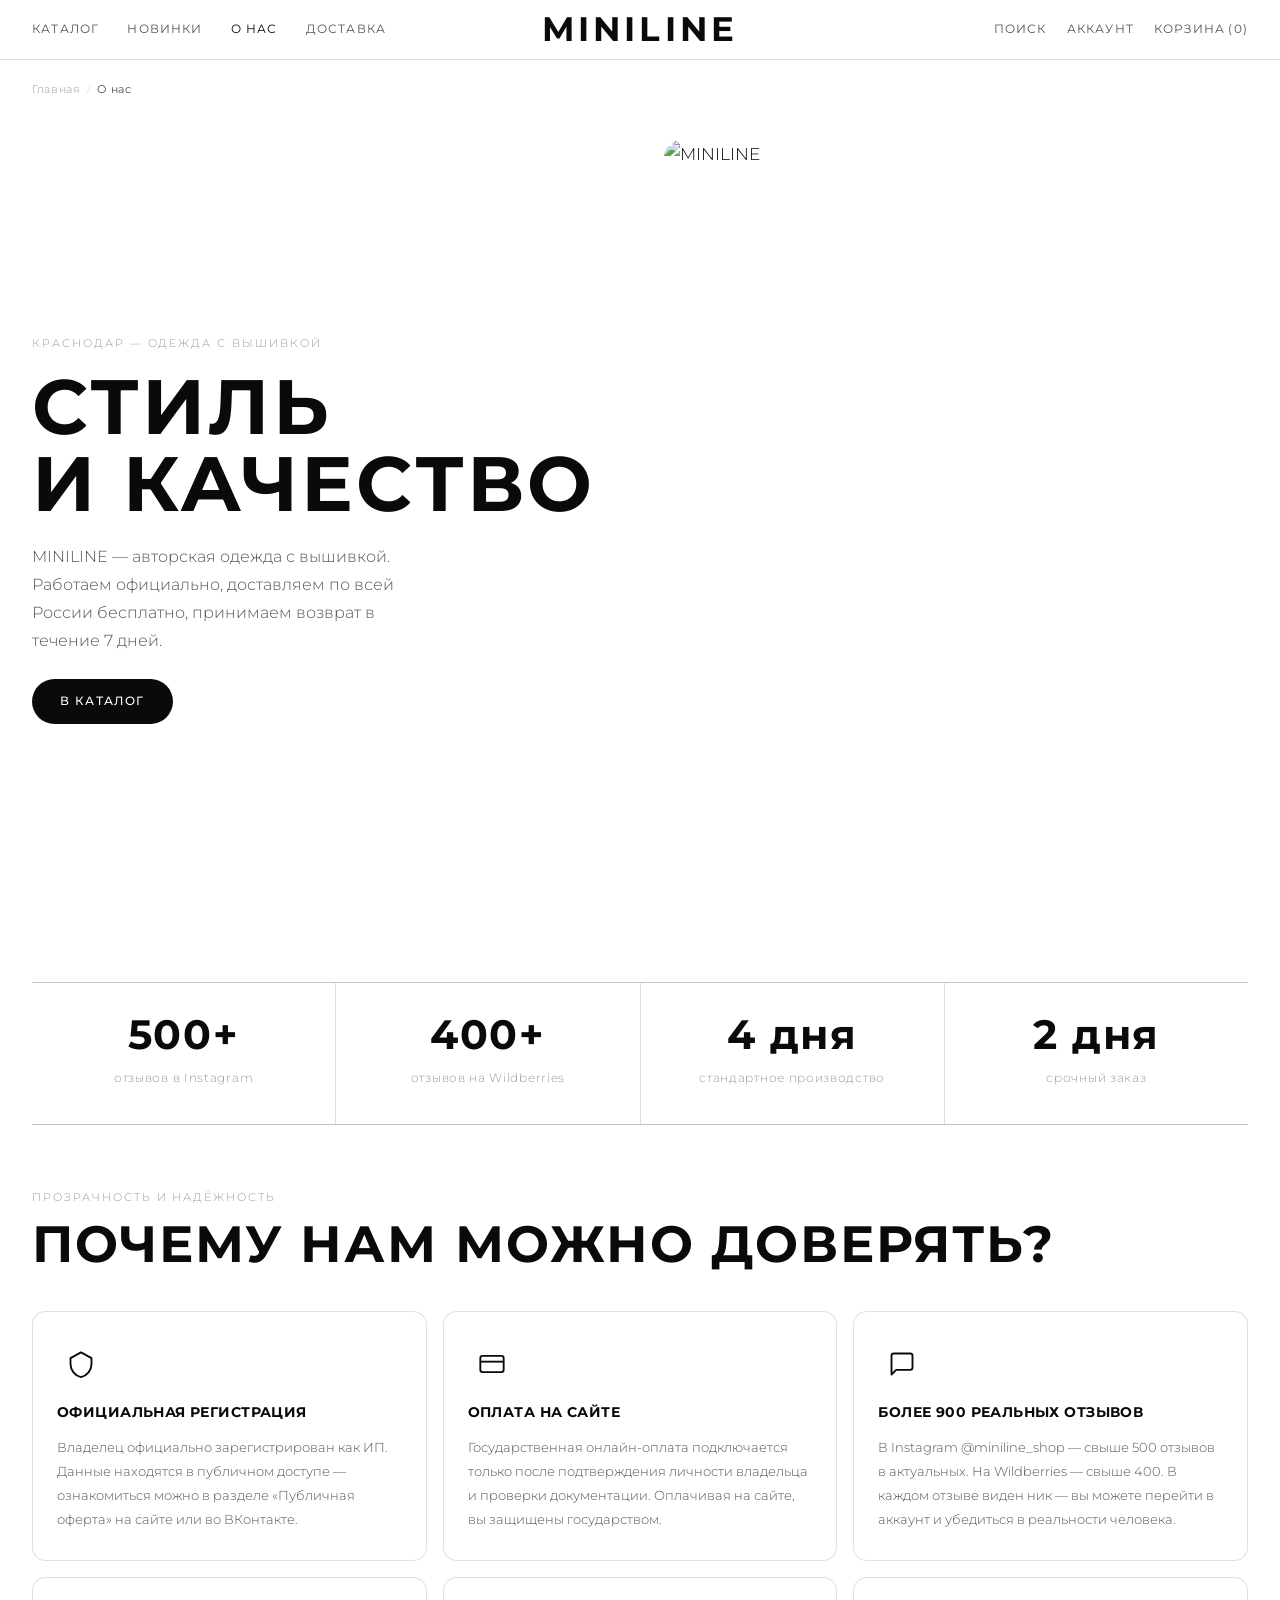
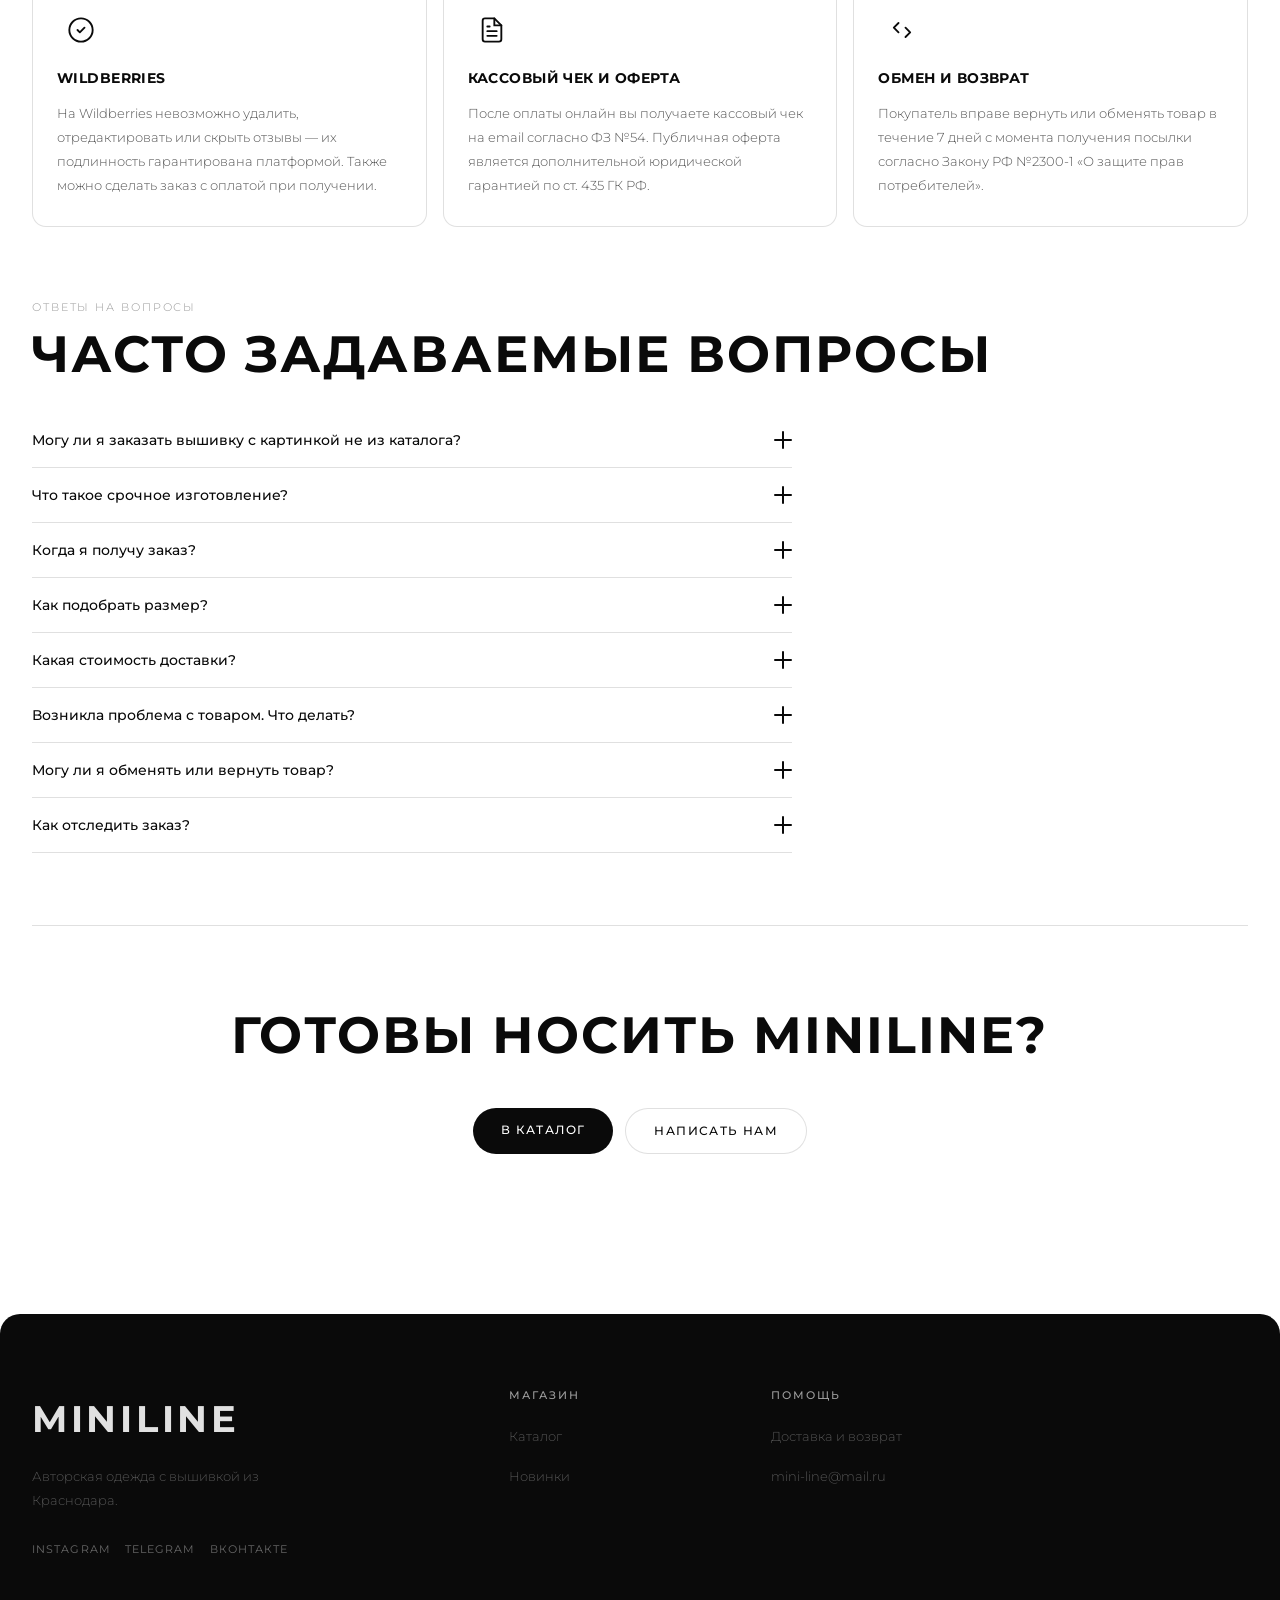
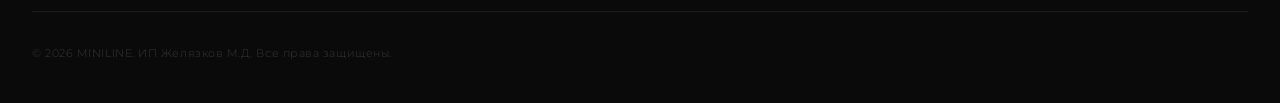
==== commit 564bd92d: "Add files via upload" ====
--- a/about.html
+++ b/about.html
@@ -6,7 +6,7 @@
   <title>О нас — MINILINE</title>
   <link rel="preconnect" href="https://fonts.googleapis.com">
   <link rel="preconnect" href="https://fonts.gstatic.com" crossorigin>
-  <link href="https://fonts.googleapis.com/css2?family=Montserrat:wght@300;400;500;600;700&family=Oswald:wght@400;600;700&display=swap" rel="stylesheet">
+  <link href="https://fonts.googleapis.com/css2?family=Montserrat:ital,wght@0,300;0,400;0,500;0,600;0,700;0,800;0,900;1,400&display=swap" rel="stylesheet">
   <link rel="stylesheet" href="styles.css">
 </head>
 <body>
--- a/styles.css
+++ b/styles.css
@@ -2,16 +2,17 @@
    Design Tokens
 ============================================================ */
 :root {
-  --bg:           #f5f0e8;
+  --bg:           #ffffff;
   --bg-card:      #ffffff;
-  --text-primary:   #1a1208;
-  --text-secondary: #7a6a58;
-  --text-muted:     #a89880;
-  --border:         rgba(26,18,8,0.1);
-  --accent:         #1e1005;
-  --accent-hover:   #2f1d0a;
-
-  --font-display: 'Oswald', 'Impact', sans-serif;
+  --bg-secondary: #f5f5f5;
+  --text-primary:   #0a0a0a;
+  --text-secondary: #555555;
+  --text-muted:     #999999;
+  --border:         rgba(0,0,0,0.12);
+  --accent:         #0a0a0a;
+  --accent-hover:   #333333;
+
+  --font-display: 'Montserrat', system-ui, sans-serif;
   --font-body:    'Montserrat', system-ui, sans-serif;
 
   --radius-card: 14px;
@@ -45,6 +46,10 @@
   -webkit-font-smoothing: antialiased;
   overflow-x: hidden;
   width: 100%;
+}
+
+button, input, select, textarea {
+  font-family: 'Montserrat', system-ui, sans-serif;
 }
 
 img { display: block; max-width: 100%; }
@@ -440,7 +445,7 @@
   position: relative;
   overflow: hidden;
   border-radius: var(--radius-card);
-  background: #ede8e0;
+  background: #f5f5f5;
   aspect-ratio: 3 / 4;
 }
 
@@ -483,8 +488,8 @@
   padding: 12px 4px 16px;
   display: flex;
   flex-direction: column;
-  align-items: center;
-  text-align: center;
+  align-items: flex-start;
+  text-align: left;
   background: transparent;
 }
 
@@ -499,7 +504,7 @@
   font-size: 0.75rem;
   line-height: 1;
   color: #ddd;
-  font-family: 'Times New Roman', serif;
+  font-family: 'Montserrat', system-ui, sans-serif;
   letter-spacing: 0.1em;
 }
 .star-rating::before {
@@ -772,23 +777,21 @@
   letter-spacing: 0.04em;
   text-transform: uppercase;
   color: var(--text-primary);
-  margin-bottom: 3px;
+  margin-bottom: 4px;
   line-height: 1.35;
 }
 .product-card__sub {
-  font-size: 0.65rem;
-  color: var(--text-secondary);
-  margin-bottom: 6px;
+  display: none;
 }
 .product-card__price {
   font-size: 0.82rem;
-  font-weight: 400;
-  color: var(--text-secondary);
-  margin-bottom: 12px;
+  font-weight: 500;
+  color: var(--text-primary);
+  margin-bottom: 6px;
 }
 
 .product-card__buy {
-  display: inline-block;
+  display: none;
   width: auto;
   padding: 9px 22px;
   font-family: var(--font-body);
@@ -1141,20 +1144,59 @@
 }
 .mobile-nav__close:hover { color: var(--text-primary); }
 .mobile-nav__links { display: flex; flex-direction: column; gap: 2px; margin-bottom: 40px; }
-.mobile-nav__links a {
-  font-family: var(--font-display);
-  font-size: clamp(2.4rem, 10vw, 3.8rem);
+.mobile-nav__links a,
+.mobile-nav__toggle {
+  font-family: var(--font-display);
+  font-size: 24px;
   font-weight: 700;
   text-transform: uppercase;
   color: var(--text-primary);
   line-height: 1.2;
   padding: 4px 0;
+  width: 100%;
+  text-align: left;
+  background: none;
+  border: none;
+  cursor: pointer;
   border-bottom: 1px solid transparent;
   transition: color var(--ease-fast), border-color var(--ease-fast);
 }
-.mobile-nav__links a:hover {
+.mobile-nav__links a:hover,
+.mobile-nav__toggle:hover {
   color: var(--text-secondary);
   border-color: var(--border);
+}
+.mobile-nav__submenu {
+  display: flex;
+  flex-direction: column;
+  gap: 4px;
+  margin: 4px 0 12px;
+}
+.mobile-nav__submenu[hidden] {
+  display: none !important;
+}
+.mobile-nav__submenu a {
+  font-size: 0.95rem;
+  font-family: var(--font-body);
+  font-weight: 500;
+  letter-spacing: 0.02em;
+  text-transform: none;
+  color: var(--text-secondary);
+  line-height: 1.4;
+  padding: 2px 0;
+}
+.mobile-nav__submenu a:hover {
+  color: var(--text-primary);
+  border-color: transparent;
+}
+.mobile-nav__sub-link {
+  padding-left: 14px !important;
+}
+.mobile-nav__submenu--text p {
+  font-size: 0.72rem;
+  line-height: 1.5;
+  color: var(--text-secondary);
+  margin: 4px 0;
 }
 .mobile-nav__actions { display: flex; gap: 20px; margin-top: auto; }
 .mobile-nav__actions a {
@@ -2290,6 +2332,10 @@
 }
 .product-size:hover:not(:disabled) { border-color: var(--text-primary); color: var(--text-primary); }
 .product-size--active { border-color: var(--accent); background: var(--accent); color: #fff; }
+.product-size--active {
+  box-shadow: inset 0 0 0 1px rgba(255,255,255,0.28);
+  font-weight: 600;
+}
 .product-size--out { opacity: 0.35; cursor: not-allowed; text-decoration: line-through; }
 .product-size-guide {
   font-size: 0.64rem;
